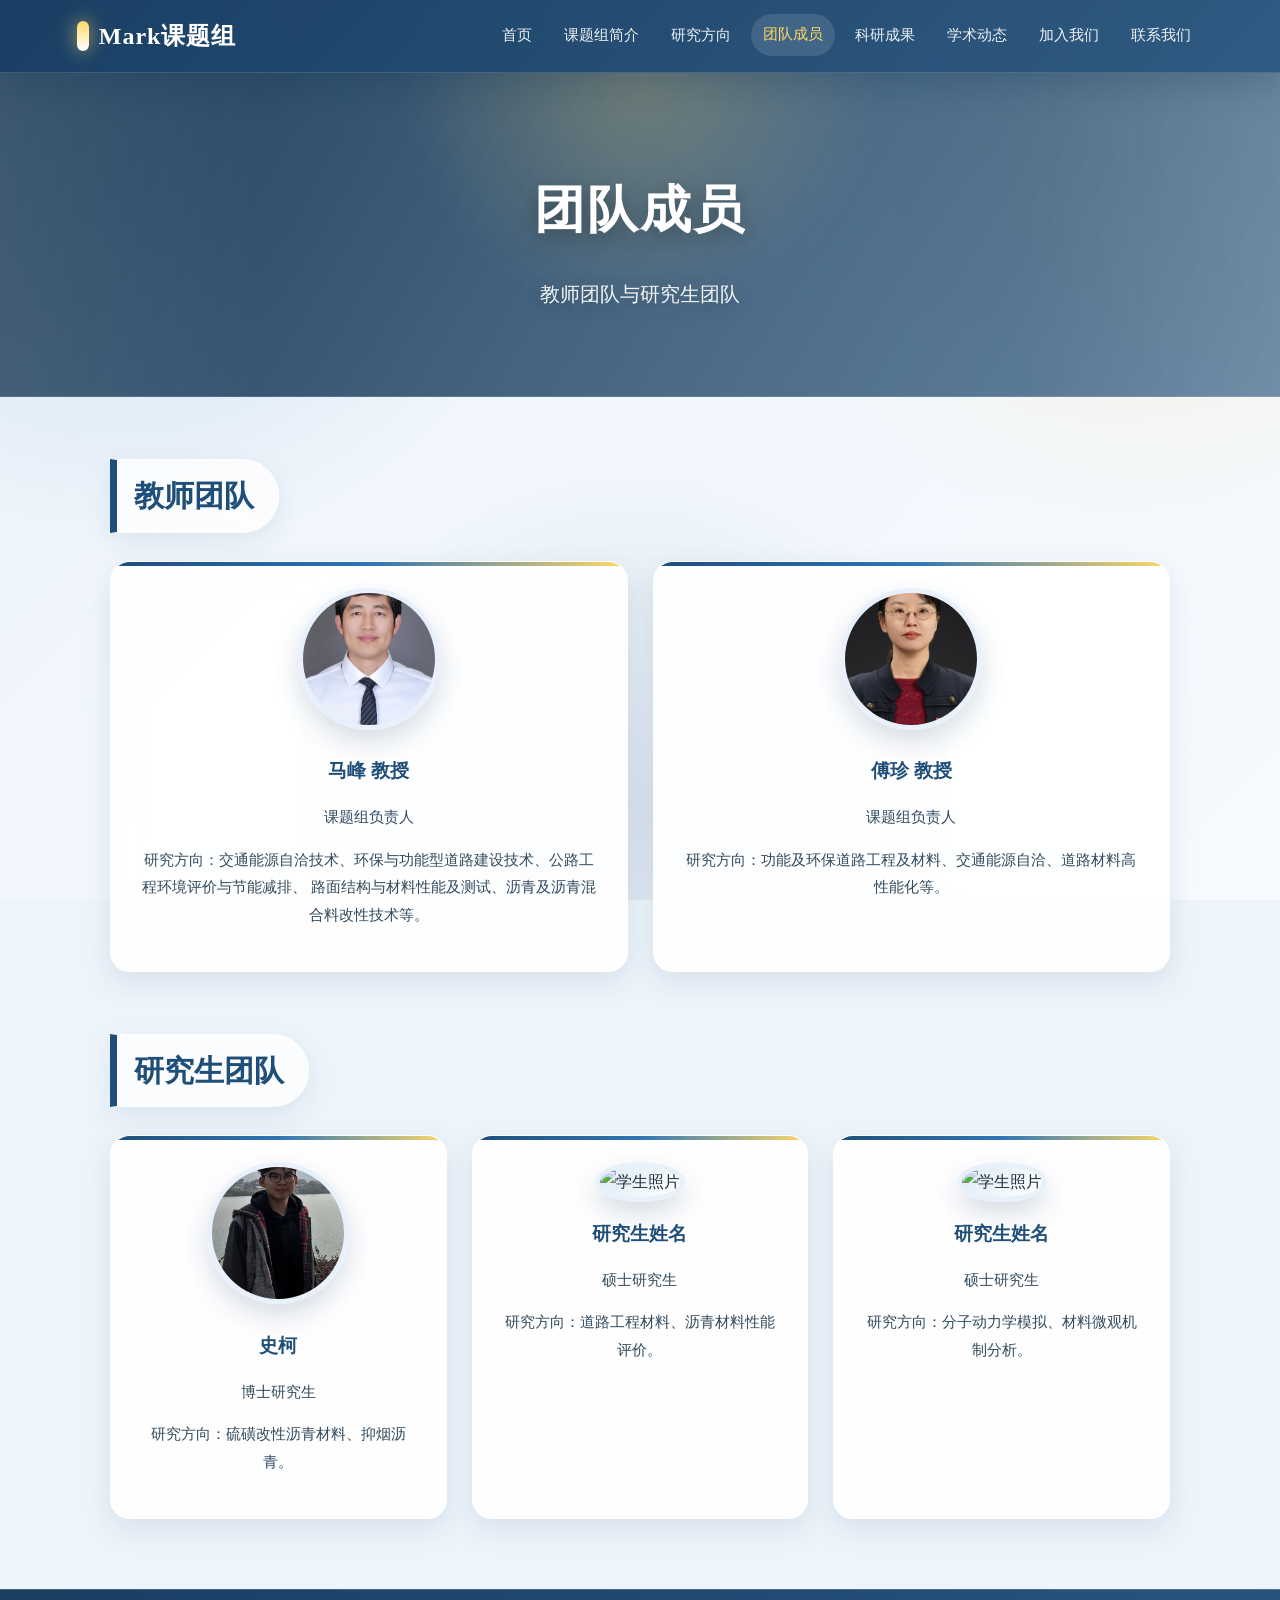
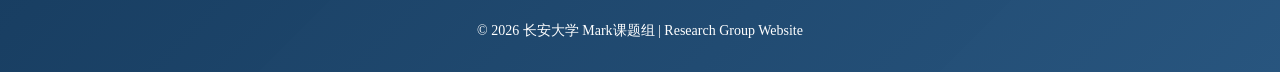
==== members.html @ 1a4b55d8 "Add files via upload" ====
<!DOCTYPE html>
<html lang="zh-CN">
<head>
    <meta charset="UTF-8">
    <meta name="viewport" content="width=device-width, initial-scale=1.0">
    <title>团队成员 - Mark课题组</title>
    <link rel="stylesheet" href="CSS/style.css">
</head>

<body class="members-page">

<div class="navbar">
    <div class="logo">Mark课题组</div>
    <ul>
        <li><a href="index.html">首页</a></li>
        <li><a href="about.html">课题组简介</a></li>
        <li><a href="research.html">研究方向</a></li>
        <li><a class="active" href="members.html">团队成员</a></li>
        <li><a href="publications.html">科研成果</a></li>
        <li><a href="news.html">学术动态</a></li>
        <li><a href="join.html">加入我们</a></li>
        <li><a href="contact.html">联系我们</a></li>
    </ul>
</div>

<div class="page-header">
    <h1>团队成员</h1>
    <p>教师团队与研究生团队</p>
</div>

<div class="section">
    <h2>教师团队</h2>

    <div class="cards">
        <div class="card member">
            <img src="images/mafeng.jpg" alt="马峰教授照片">
            <h3>马峰 教授</h3>
            <p>课题组负责人</p>
            <p>
                研究方向：交通能源自洽技术、环保与功能型道路建设技术、公路工程环境评价与节能减排、
                路面结构与材料性能及测试、沥青及沥青混合料改性技术等。
            </p>
        </div>

        <div class="card member">
            <img src="images/fuzheng.jpg" alt="傅珍教授照片">
            <h3>傅珍 教授</h3>
            <p>课题组负责人</p>
            <p>
                研究方向：功能及环保道路工程及材料、交通能源自洽、道路材料高性能化等。
            </p>
        </div>
    </div>
</div>

<div class="section">
    <h2>研究生团队</h2>

    <div class="cards">
        <div class="card member">
            <img src="images/shike.jpeg" alt="史柯照片">
            <h3>史柯</h3>
            <p>博士研究生</p>
            <p>研究方向：硫磺改性沥青材料、抑烟沥青。</p>
        </div>

        <div class="card member">
            <img src="https://via.placeholder.com/135" alt="学生照片">
            <h3>研究生姓名</h3>
            <p>硕士研究生</p>
            <p>研究方向：道路工程材料、沥青材料性能评价。</p>
        </div>

        <div class="card member">
            <img src="https://via.placeholder.com/135" alt="学生照片">
            <h3>研究生姓名</h3>
            <p>硕士研究生</p>
            <p>研究方向：分子动力学模拟、材料微观机制分析。</p>
        </div>
    </div>
</div>

<div class="footer">
    © 2026 长安大学 Mark课题组 | Research Group Website
</div>

</body>
</html>
---- CSS/style.css ----
:root {
    --primary: #1f4e79;
    --primary-dark: #12385d;
    --primary-light: #2f75b5;
    --accent: #ffd966;
    --text: #1f2d3a;
    --muted: #5d6d7e;
    --card-bg: rgba(255, 255, 255, 0.9);
    --card-border: rgba(255, 255, 255, 0.75);
    --shadow: 0 18px 45px rgba(18, 56, 93, 0.16);
    --soft-shadow: 0 10px 28px rgba(18, 56, 93, 0.1);
    --radius: 20px;

    --header-image: url("https://images.unsplash.com/photo-1543029273-40b2069bbad8?auto=format&fit=crop&w=1920&q=80");
    --body-image: url("https://images.unsplash.com/photo-1500534314209-a25ddb2bd429?auto=format&fit=crop&w=1920&q=80");
}

* {
    box-sizing: border-box;
}

html {
    scroll-behavior: smooth;
}

body {
    margin: 0;
    min-height: 100vh;
    font-family: "Microsoft YaHei", "PingFang SC", "Hiragino Sans GB", "SimSun", serif;
    line-height: 1.85;
    color: var(--text);
    background-color: #edf4fb;
    background-image:
        linear-gradient(135deg, rgba(237, 244, 251, 0.94), rgba(248, 251, 255, 0.88)),
        var(--body-image);
    background-size: cover;
    background-position: center;
    background-attachment: fixed;
}

body::before {
    content: "";
    position: fixed;
    inset: 0;
    z-index: -1;
    pointer-events: none;
    background:
        radial-gradient(circle at 10% 12%, rgba(47, 117, 181, 0.18), transparent 32%),
        radial-gradient(circle at 90% 18%, rgba(255, 217, 102, 0.2), transparent 28%),
        radial-gradient(circle at 50% 90%, rgba(31, 78, 121, 0.12), transparent 34%);
}

body.home-page {
    --header-image: url("https://images.unsplash.com/photo-1532094349884-543bc11b234d?auto=format&fit=crop&w=1920&q=80");
    --body-image: url("https://images.unsplash.com/photo-1543029273-40b2069bbad8?auto=format&fit=crop&w=1920&q=80");
}

body.about-page {
    --header-image: url("https://images.unsplash.com/photo-1497366754035-f200968a6e72?auto=format&fit=crop&w=1920&q=80");
    --body-image: url("https://images.unsplash.com/photo-1486406146926-c627a92ad1ab?auto=format&fit=crop&w=1920&q=80");
}

body.research-page {
    --header-image: url("https://images.unsplash.com/photo-1532094349884-543bc11b234d?auto=format&fit=crop&w=1920&q=80");
    --body-image: url("https://images.unsplash.com/photo-1543029273-40b2069bbad8?auto=format&fit=crop&w=1920&q=80");
}

body.members-page {
    --header-image: url("https://images.unsplash.com/photo-1522202176988-66273c2fd55f?auto=format&fit=crop&w=1920&q=80");
    --body-image: url("https://images.unsplash.com/photo-1497366216548-37526070297c?auto=format&fit=crop&w=1920&q=80");
}

body.publications-page {
    --header-image: url("https://images.unsplash.com/photo-1450101499163-c8848c66ca85?auto=format&fit=crop&w=1920&q=80");
    --body-image: url("https://images.unsplash.com/photo-1516321318423-f06f85e504b3?auto=format&fit=crop&w=1920&q=80");
}

body.news-page {
    --header-image: url("https://images.unsplash.com/photo-1504711434969-e33886168f5c?auto=format&fit=crop&w=1920&q=80");
    --body-image: url("https://images.unsplash.com/photo-1497366811353-6870744d04b2?auto=format&fit=crop&w=1920&q=80");
}

body.join-page {
    --header-image: url("https://images.unsplash.com/photo-1556761175-b413da4baf72?auto=format&fit=crop&w=1920&q=80");
    --body-image: url("https://images.unsplash.com/photo-1522202176988-66273c2fd55f?auto=format&fit=crop&w=1920&q=80");
}

body.contact-page {
    --header-image: url("https://images.unsplash.com/photo-1486406146926-c627a92ad1ab?auto=format&fit=crop&w=1920&q=80");
    --body-image: url("https://images.unsplash.com/photo-1494526585095-c41746248156?auto=format&fit=crop&w=1920&q=80");
}

a {
    color: inherit;
    text-decoration: none;
}

p {
    font-size: 17px;
    text-align: justify;
    color: #263847;
}

img {
    max-width: 100%;
}

.navbar {
    position: sticky;
    top: 0;
    z-index: 1000;
    padding: 14px 6vw;
    display: flex;
    align-items: center;
    justify-content: space-between;
    gap: 24px;
    color: white;
    background: linear-gradient(135deg, rgba(18, 56, 93, 0.96), rgba(31, 78, 121, 0.93));
    backdrop-filter: blur(16px);
    box-shadow: 0 12px 32px rgba(13, 45, 74, 0.22);
    border-bottom: 1px solid rgba(255, 255, 255, 0.15);
}

.logo {
    display: flex;
    align-items: center;
    gap: 10px;
    white-space: nowrap;
    font-size: 24px;
    font-weight: 800;
    letter-spacing: 1px;
}

.logo::before {
    content: "";
    width: 12px;
    height: 30px;
    border-radius: 999px;
    background: linear-gradient(180deg, var(--accent), white);
    box-shadow: 0 0 18px rgba(255, 217, 102, 0.65);
}

.navbar ul {
    list-style: none;
    display: flex;
    flex-wrap: wrap;
    justify-content: flex-end;
    gap: 8px;
    margin: 0;
    padding: 0;
}

.navbar li {
    font-size: 15px;
}

.navbar a {
    display: inline-block;
    padding: 7px 12px;
    border-radius: 999px;
    color: rgba(255, 255, 255, 0.92);
    transition: 0.25s ease;
}

.navbar a:hover,
.navbar a.active {
    color: var(--accent);
    background: rgba(255, 255, 255, 0.12);
    transform: translateY(-1px);
}

.hero,
.page-header,
.join-hero {
    position: relative;
    overflow: hidden;
    isolation: isolate;
    color: white;
    text-align: center;
    background-image:
        linear-gradient(120deg, rgba(13, 45, 74, 0.88), rgba(31, 78, 121, 0.68)),
        var(--header-image);
    background-size: cover;
    background-position: center;
}

.hero::after,
.page-header::after,
.join-hero::after {
    content: "";
    position: absolute;
    inset: 0;
    z-index: -1;
    background:
        linear-gradient(90deg, rgba(255, 255, 255, 0.1), transparent 20%, transparent 80%, rgba(255, 255, 255, 0.08)),
        radial-gradient(circle at 50% 0%, rgba(255, 217, 102, 0.23), transparent 34%);
}

.hero {
    padding: 150px 22px 135px;
}

.page-header {
    padding: 90px 20px 84px;
}

.join-hero {
    padding: 115px 25px 102px;
}

.hero h1,
.page-header h1,
.join-hero h1 {
    margin: 0 0 18px;
    font-weight: 800;
    letter-spacing: 2px;
    text-shadow: 0 7px 24px rgba(0, 0, 0, 0.34);
}

.hero h1 {
    font-size: clamp(38px, 5vw, 60px);
}

.page-header h1,
.join-hero h1 {
    font-size: clamp(34px, 4vw, 52px);
}

.hero p,
.page-header p,
.join-hero p {
    max-width: 900px;
    margin: 0 auto;
    color: rgba(255, 255, 255, 0.93);
    text-align: center;
    text-shadow: 0 4px 18px rgba(0, 0, 0, 0.25);
}

.hero p {
    font-size: clamp(19px, 2.2vw, 24px);
}

.page-header p,
.join-hero p {
    font-size: 20px;
}

.section {
    max-width: 1120px;
    margin: 62px auto;
    padding: 0 30px;
}

.section h2 {
    width: fit-content;
    max-width: 100%;
    margin: 0 0 28px;
    padding: 8px 24px 8px 17px;
    color: var(--primary);
    font-size: 30px;
    border-left: 7px solid var(--primary);
    border-radius: 0 999px 999px 0;
    background: rgba(255, 255, 255, 0.74);
    border-top: 1px solid rgba(255, 255, 255, 0.7);
    border-right: 1px solid rgba(255, 255, 255, 0.7);
    border-bottom: 1px solid rgba(255, 255, 255, 0.7);
    box-shadow: 0 10px 28px rgba(17, 56, 93, 0.08);
    backdrop-filter: blur(12px);
}

.section > p {
    margin: 0 0 14px;
    padding: 18px 22px;
    background: var(--card-bg);
    border-radius: 16px;
    border: 1px solid var(--card-border);
    box-shadow: var(--soft-shadow);
    backdrop-filter: blur(12px);
}

.cards,
.platform-grid {
    display: grid;
    grid-template-columns: repeat(auto-fit, minmax(260px, 1fr));
    gap: 25px;
}

.project-list,
.news-list-inner,
.growth-timeline {
    display: grid;
    gap: 22px;
}

.card,
.join-card,
.platform-card,
.project-item,
.publication-list,
.news-list,
.contact,
.join-intro,
.question-box,
.timeline-item {
    background: var(--card-bg);
    border: 1px solid var(--card-border);
    border-radius: var(--radius);
    box-shadow: var(--soft-shadow);
    backdrop-filter: blur(14px);
}

.card,
.join-card,
.platform-card,
.project-item,
.question-box,
.timeline-item {
    position: relative;
    overflow: hidden;
    padding: 26px;
    transition: 0.3s ease;
}

.card::before,
.join-card::before,
.platform-card::before,
.project-item::before,
.question-box::before {
    content: "";
    position: absolute;
    inset: 0 0 auto 0;
    height: 4px;
    background: linear-gradient(90deg, var(--primary), var(--primary-light), var(--accent));
}

.card:hover,
.join-card:hover,
.project-item:hover,
.platform-card:hover,
.question-box:hover,
.timeline-item:hover {
    transform: translateY(-6px);
    box-shadow: var(--shadow);
    border-color: rgba(47, 117, 181, 0.28);
}

.card h3,
.join-card h3,
.platform-card h3,
.project-item h3,
.question-box h3,
.timeline-item h3 {
    margin-top: 0;
    margin-bottom: 12px;
    color: var(--primary);
}

.card a {
    display: inline-flex;
    align-items: center;
    gap: 6px;
    color: var(--primary);
    font-weight: 700;
    padding: 4px 0;
    border-bottom: 1px solid rgba(31, 78, 121, 0.32);
}

.card a:hover {
    color: var(--primary-light);
    border-bottom-color: var(--primary-light);
}

.member {
    text-align: center;
}

.member img {
    width: 142px;
    height: 142px;
    object-fit: cover;
    margin-bottom: 15px;
    border-radius: 50%;
    background: linear-gradient(135deg, #dceaf6, white);
    border: 5px solid rgba(232, 241, 251, 0.95);
    box-shadow: 0 12px 26px rgba(17, 56, 93, 0.16);
}

.member p {
    text-align: center;
    font-size: 15px;
    color: #314a5e;
}

.tag {
    display: inline-block;
    margin: 4px 6px 4px 0;
    padding: 5px 12px;
    color: var(--primary);
    background: rgba(232, 241, 251, 0.88);
    border: 1px solid rgba(47, 117, 181, 0.18);
    border-radius: 999px;
    font-size: 14px;
}

.publication-list {
    padding: 28px 38px;
    font-family: "Times New Roman", "Microsoft YaHei", "SimSun", serif;
}

.publication-list li {
    margin-bottom: 18px;
    font-size: 16px;
    line-height: 1.9;
    text-align: justify;
}

.publication-list li::marker {
    color: var(--primary);
    font-weight: 700;
}

.news-list {
    padding: 27px 36px;
}

.news-item {
    padding: 18px 0;
    border-bottom: 1px solid rgba(31, 78, 121, 0.12);
}

.news-item:last-child {
    border-bottom: none;
}

.news-date {
    display: inline-block;
    margin-bottom: 6px;
    padding: 3px 12px;
    color: var(--primary-dark);
    background: rgba(255, 217, 102, 0.35);
    border-radius: 999px;
    font-weight: 800;
    font-size: 17px;
}

.recruit-box,
.apply-box {
    position: relative;
    overflow: hidden;
    padding: 38px;
    color: white;
    border-radius: 22px;
    background-image:
        linear-gradient(135deg, rgba(17, 56, 93, 0.94), rgba(47, 117, 181, 0.84)),
        var(--header-image);
    background-size: cover;
    background-position: center;
    box-shadow: 0 20px 48px rgba(17, 56, 93, 0.22);
    border: 1px solid rgba(255, 255, 255, 0.2);
}

.recruit-box::after,
.apply-box::after {
    content: "";
    position: absolute;
    right: -40px;
    bottom: -65px;
    width: 220px;
    height: 220px;
    border-radius: 50%;
    background: rgba(255, 217, 102, 0.22);
}

.recruit-box h3,
.apply-box h3 {
    position: relative;
    margin-top: 0;
    font-size: 25px;
}

.recruit-box p,
.apply-box p,
.recruit-box li,
.apply-box li {
    position: relative;
    color: rgba(255, 255, 255, 0.94);
}

.join-intro,
.contact {
    padding: 33px;
}

.highlight-number {
    color: var(--primary);
    font-size: 36px;
    font-weight: 800;
}

.cta-btn {
    display: inline-block;
    position: relative;
    z-index: 1;
    margin-top: 10px;
    padding: 13px 30px;
    color: var(--primary-dark);
    background: linear-gradient(135deg, var(--accent), #fff2a8);
    border-radius: 999px;
    font-weight: 800;
    font-size: 17px;
    box-shadow: 0 12px 24px rgba(0, 0, 0, 0.18);
    transition: 0.3s ease;
}

.cta-btn:hover {
    background: white;
    transform: translateY(-3px);
    box-shadow: 0 18px 34px rgba(0, 0, 0, 0.22);
}

.timeline-item::before {
    content: "";
    position: absolute;
    inset: 0 auto 0 0;
    width: 6px;
    background: linear-gradient(180deg, var(--primary), var(--primary-light), var(--accent));
}

.join-card ul,
.platform-card ul,
.recruit-box ul,
.apply-box ul {
    padding-left: 20px;
}

.join-card li,
.platform-card li,
.recruit-box li,
.apply-box li {
    margin-bottom: 8px;
}

.join-slogan {
    margin-top: 35px;
    color: var(--primary);
    text-align: center;
    font-size: 25px;
    font-weight: 800;
}

.footer {
    margin-top: 70px;
    padding: 28px 20px;
    color: white;
    text-align: center;
    font-size: 14px;
    background:
        linear-gradient(135deg, rgba(17, 56, 93, 0.97), rgba(31, 78, 121, 0.96)),
        var(--header-image);
    background-size: cover;
    background-position: center;
    border-top: 1px solid rgba(255, 255, 255, 0.18);
}

@media (max-width: 900px) {
    .navbar {
        flex-direction: column;
        padding: 14px 18px;
        gap: 10px;
    }

    .navbar ul {
        justify-content: center;
        gap: 6px;
    }

    .navbar a {
        padding: 6px 9px;
        font-size: 14px;
    }

    .hero {
        padding: 105px 20px 95px;
    }

    .page-header,
    .join-hero {
        padding: 78px 20px 70px;
    }

    .section {
        margin: 44px auto;
        padding: 0 18px;
    }

    .section h2 {
        font-size: 25px;
        border-radius: 0 22px 22px 0;
    }

    .publication-list,
    .news-list,
    .contact,
    .join-intro,
    .recruit-box,
    .apply-box {
        padding: 24px;
    }

    p {
        font-size: 16px;
    }
}

@media (max-width: 560px) {
    body {
        background-attachment: scroll;
    }

    .logo {
        font-size: 22px;
    }

    .cards,
    .platform-grid {
        grid-template-columns: 1fr;
    }

    .member img {
        width: 126px;
        height: 126px;
    }

    .publication-list {
        padding-left: 28px;
    }
}
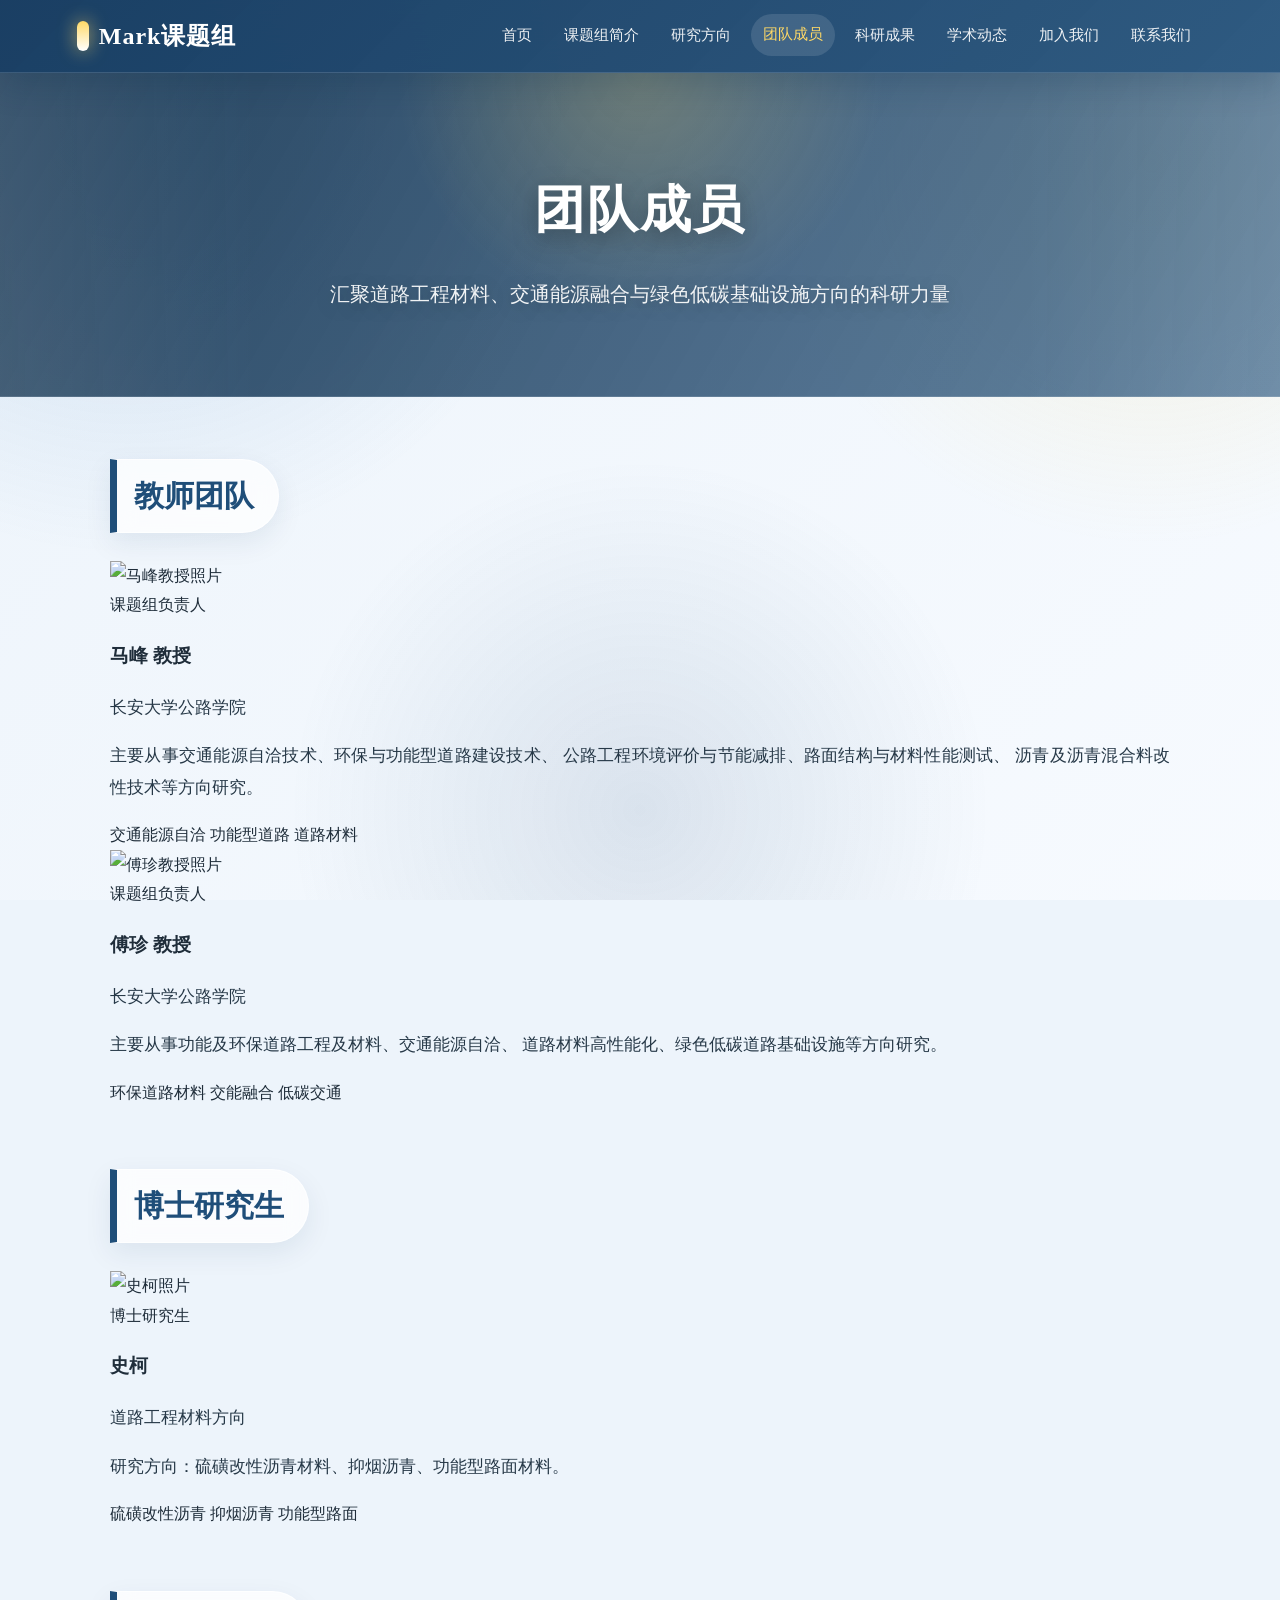
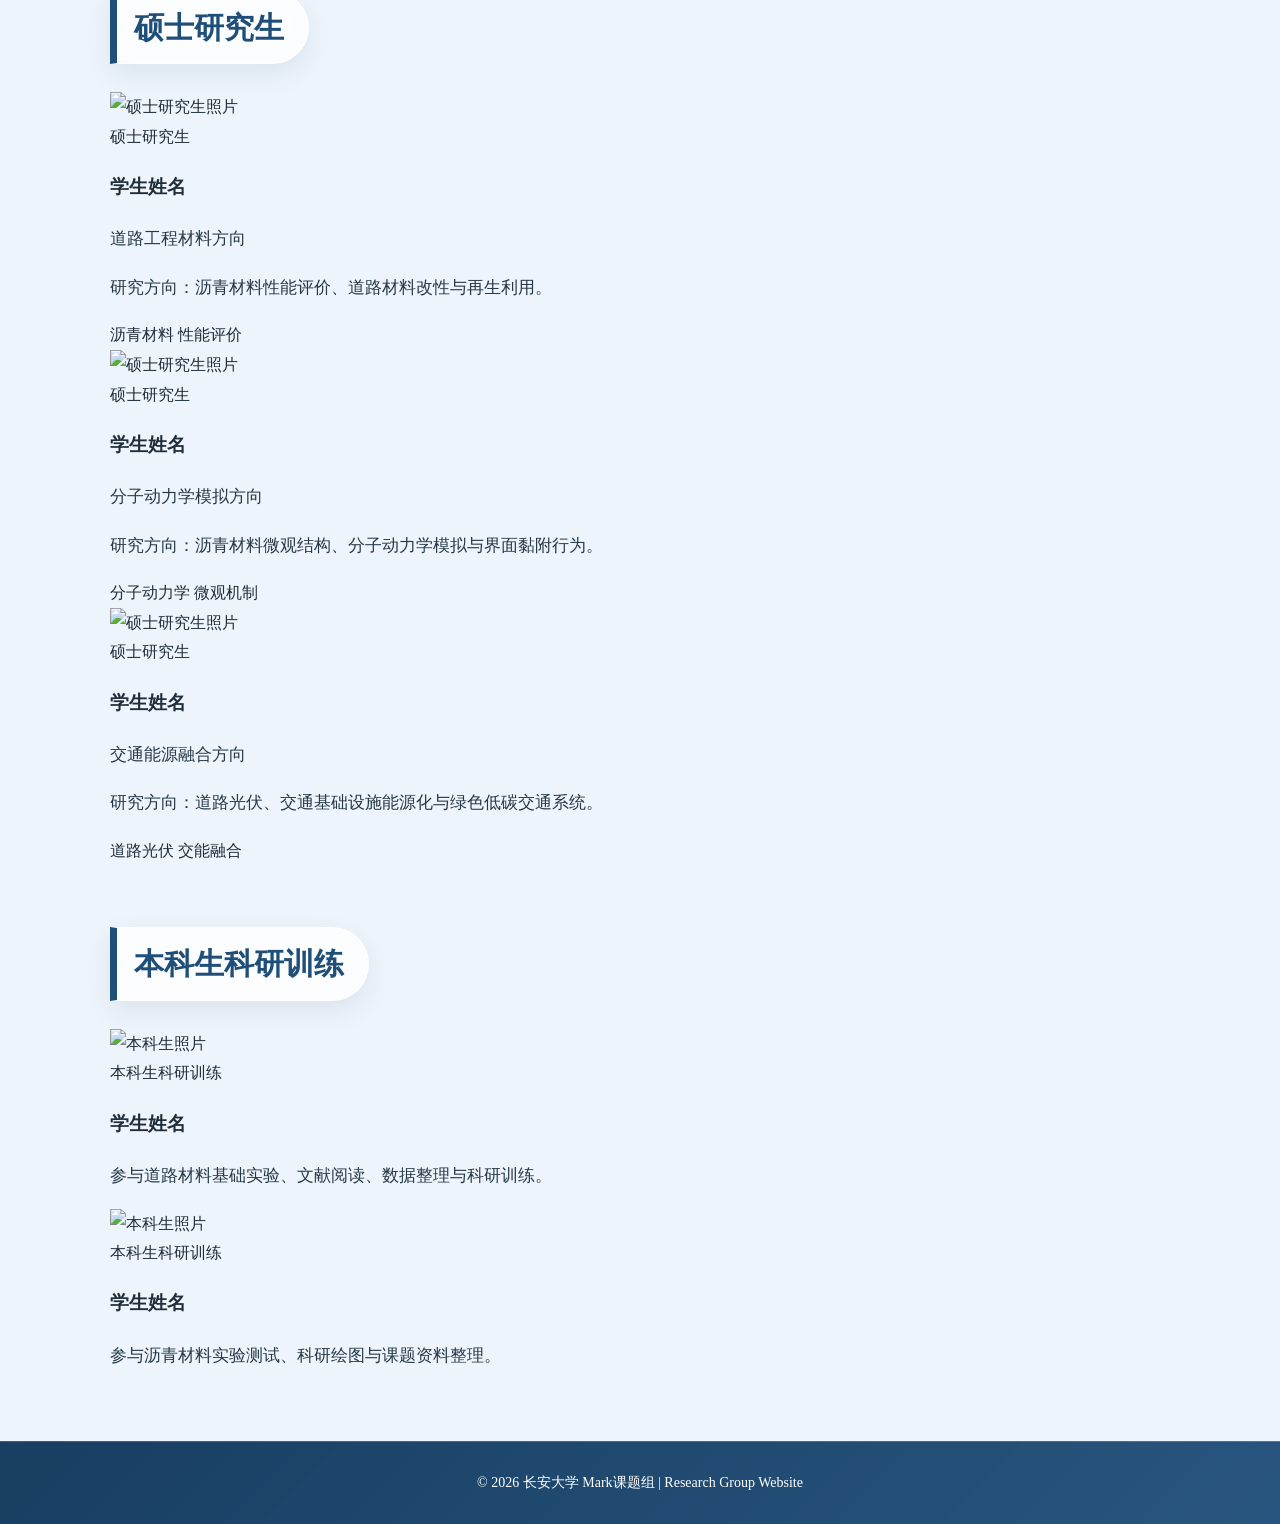
==== commit 67362431: "Revise members.html for improved layout and content Updated the members.html file to enhance the lay" ====
--- a/members.html
+++ b/members.html
@@ -23,62 +23,202 @@
     </ul>
 </div>
 
-<div class="page-header">
+<section class="page-header">
     <h1>团队成员</h1>
-    <p>教师团队与研究生团队</p>
-</div>
-
-<div class="section">
+    <p>汇聚道路工程材料、交通能源融合与绿色低碳基础设施方向的科研力量</p>
+</section>
+
+<section class="section">
     <h2>教师团队</h2>
 
-    <div class="cards">
-        <div class="card member">
-            <img src="images/mafeng.jpg" alt="马峰教授照片">
-            <h3>马峰 教授</h3>
-            <p>课题组负责人</p>
-            <p>
-                研究方向：交通能源自洽技术、环保与功能型道路建设技术、公路工程环境评价与节能减排、
-                路面结构与材料性能及测试、沥青及沥青混合料改性技术等。
-            </p>
-        </div>
-
-        <div class="card member">
-            <img src="images/fuzheng.jpg" alt="傅珍教授照片">
-            <h3>傅珍 教授</h3>
-            <p>课题组负责人</p>
-            <p>
-                研究方向：功能及环保道路工程及材料、交通能源自洽、道路材料高性能化等。
-            </p>
-        </div>
-    </div>
-</div>
-
-<div class="section">
-    <h2>研究生团队</h2>
-
-    <div class="cards">
-        <div class="card member">
-            <img src="images/shike.jpeg" alt="史柯照片">
-            <h3>史柯</h3>
-            <p>博士研究生</p>
-            <p>研究方向：硫磺改性沥青材料、抑烟沥青。</p>
-        </div>
-
-        <div class="card member">
-            <img src="https://via.placeholder.com/135" alt="学生照片">
-            <h3>研究生姓名</h3>
-            <p>硕士研究生</p>
-            <p>研究方向：道路工程材料、沥青材料性能评价。</p>
-        </div>
-
-        <div class="card member">
-            <img src="https://via.placeholder.com/135" alt="学生照片">
-            <h3>研究生姓名</h3>
-            <p>硕士研究生</p>
-            <p>研究方向：分子动力学模拟、材料微观机制分析。</p>
-        </div>
-    </div>
-</div>
+    <div class="member-grid teacher-grid">
+
+        <article class="member-card teacher-card">
+            <div class="member-photo-wrap">
+                <img src="images/members/mafeng.jpg" alt="马峰教授照片" class="member-photo">
+            </div>
+
+            <div class="member-info">
+                <span class="member-role">课题组负责人</span>
+                <h3>马峰 教授</h3>
+                <p class="member-title">长安大学公路学院</p>
+
+                <p>
+                    主要从事交通能源自洽技术、环保与功能型道路建设技术、
+                    公路工程环境评价与节能减排、路面结构与材料性能测试、
+                    沥青及沥青混合料改性技术等方向研究。
+                </p>
+
+                <div class="member-tags">
+                    <span>交通能源自洽</span>
+                    <span>功能型道路</span>
+                    <span>道路材料</span>
+                </div>
+            </div>
+        </article>
+
+        <article class="member-card teacher-card">
+            <div class="member-photo-wrap">
+                <img src="images/members/fuzheng.jpg" alt="傅珍教授照片" class="member-photo">
+            </div>
+
+            <div class="member-info">
+                <span class="member-role">课题组负责人</span>
+                <h3>傅珍 教授</h3>
+                <p class="member-title">长安大学公路学院</p>
+
+                <p>
+                    主要从事功能及环保道路工程及材料、交通能源自洽、
+                    道路材料高性能化、绿色低碳道路基础设施等方向研究。
+                </p>
+
+                <div class="member-tags">
+                    <span>环保道路材料</span>
+                    <span>交能融合</span>
+                    <span>低碳交通</span>
+                </div>
+            </div>
+        </article>
+
+    </div>
+</section>
+
+<section class="section">
+    <h2>博士研究生</h2>
+
+    <div class="member-grid">
+
+        <article class="member-card">
+            <div class="member-photo-wrap">
+                <img src="images/members/shike.jpeg" alt="史柯照片" class="member-photo">
+            </div>
+
+            <div class="member-info">
+                <span class="member-role">博士研究生</span>
+                <h3>史柯</h3>
+                <p class="member-title">道路工程材料方向</p>
+
+                <p>
+                    研究方向：硫磺改性沥青材料、抑烟沥青、功能型路面材料。
+                </p>
+
+                <div class="member-tags">
+                    <span>硫磺改性沥青</span>
+                    <span>抑烟沥青</span>
+                    <span>功能型路面</span>
+                </div>
+            </div>
+        </article>
+
+    </div>
+</section>
+
+<section class="section">
+    <h2>硕士研究生</h2>
+
+    <div class="member-grid">
+
+        <article class="member-card">
+            <div class="member-photo-wrap">
+                <img src="images/members/student-01.jpg" alt="硕士研究生照片" class="member-photo">
+            </div>
+
+            <div class="member-info">
+                <span class="member-role">硕士研究生</span>
+                <h3>学生姓名</h3>
+                <p class="member-title">道路工程材料方向</p>
+
+                <p>
+                    研究方向：沥青材料性能评价、道路材料改性与再生利用。
+                </p>
+
+                <div class="member-tags">
+                    <span>沥青材料</span>
+                    <span>性能评价</span>
+                </div>
+            </div>
+        </article>
+
+        <article class="member-card">
+            <div class="member-photo-wrap">
+                <img src="images/members/student-02.jpg" alt="硕士研究生照片" class="member-photo">
+            </div>
+
+            <div class="member-info">
+                <span class="member-role">硕士研究生</span>
+                <h3>学生姓名</h3>
+                <p class="member-title">分子动力学模拟方向</p>
+
+                <p>
+                    研究方向：沥青材料微观结构、分子动力学模拟与界面黏附行为。
+                </p>
+
+                <div class="member-tags">
+                    <span>分子动力学</span>
+                    <span>微观机制</span>
+                </div>
+            </div>
+        </article>
+
+        <article class="member-card">
+            <div class="member-photo-wrap">
+                <img src="images/members/student-03.jpg" alt="硕士研究生照片" class="member-photo">
+            </div>
+
+            <div class="member-info">
+                <span class="member-role">硕士研究生</span>
+                <h3>学生姓名</h3>
+                <p class="member-title">交通能源融合方向</p>
+
+                <p>
+                    研究方向：道路光伏、交通基础设施能源化与绿色低碳交通系统。
+                </p>
+
+                <div class="member-tags">
+                    <span>道路光伏</span>
+                    <span>交能融合</span>
+                </div>
+            </div>
+        </article>
+
+    </div>
+</section>
+
+<section class="section">
+    <h2>本科生科研训练</h2>
+
+    <div class="member-grid">
+
+        <article class="member-card small-member-card">
+            <div class="member-photo-wrap">
+                <img src="images/members/undergraduate-01.jpg" alt="本科生照片" class="member-photo">
+            </div>
+
+            <div class="member-info">
+                <span class="member-role">本科生科研训练</span>
+                <h3>学生姓名</h3>
+                <p>
+                    参与道路材料基础实验、文献阅读、数据整理与科研训练。
+                </p>
+            </div>
+        </article>
+
+        <article class="member-card small-member-card">
+            <div class="member-photo-wrap">
+                <img src="images/members/undergraduate-02.jpg" alt="本科生照片" class="member-photo">
+            </div>
+
+            <div class="member-info">
+                <span class="member-role">本科生科研训练</span>
+                <h3>学生姓名</h3>
+                <p>
+                    参与沥青材料实验测试、科研绘图与课题资料整理。
+                </p>
+            </div>
+        </article>
+
+    </div>
+</section>
 
 <div class="footer">
     © 2026 长安大学 Mark课题组 | Research Group Website
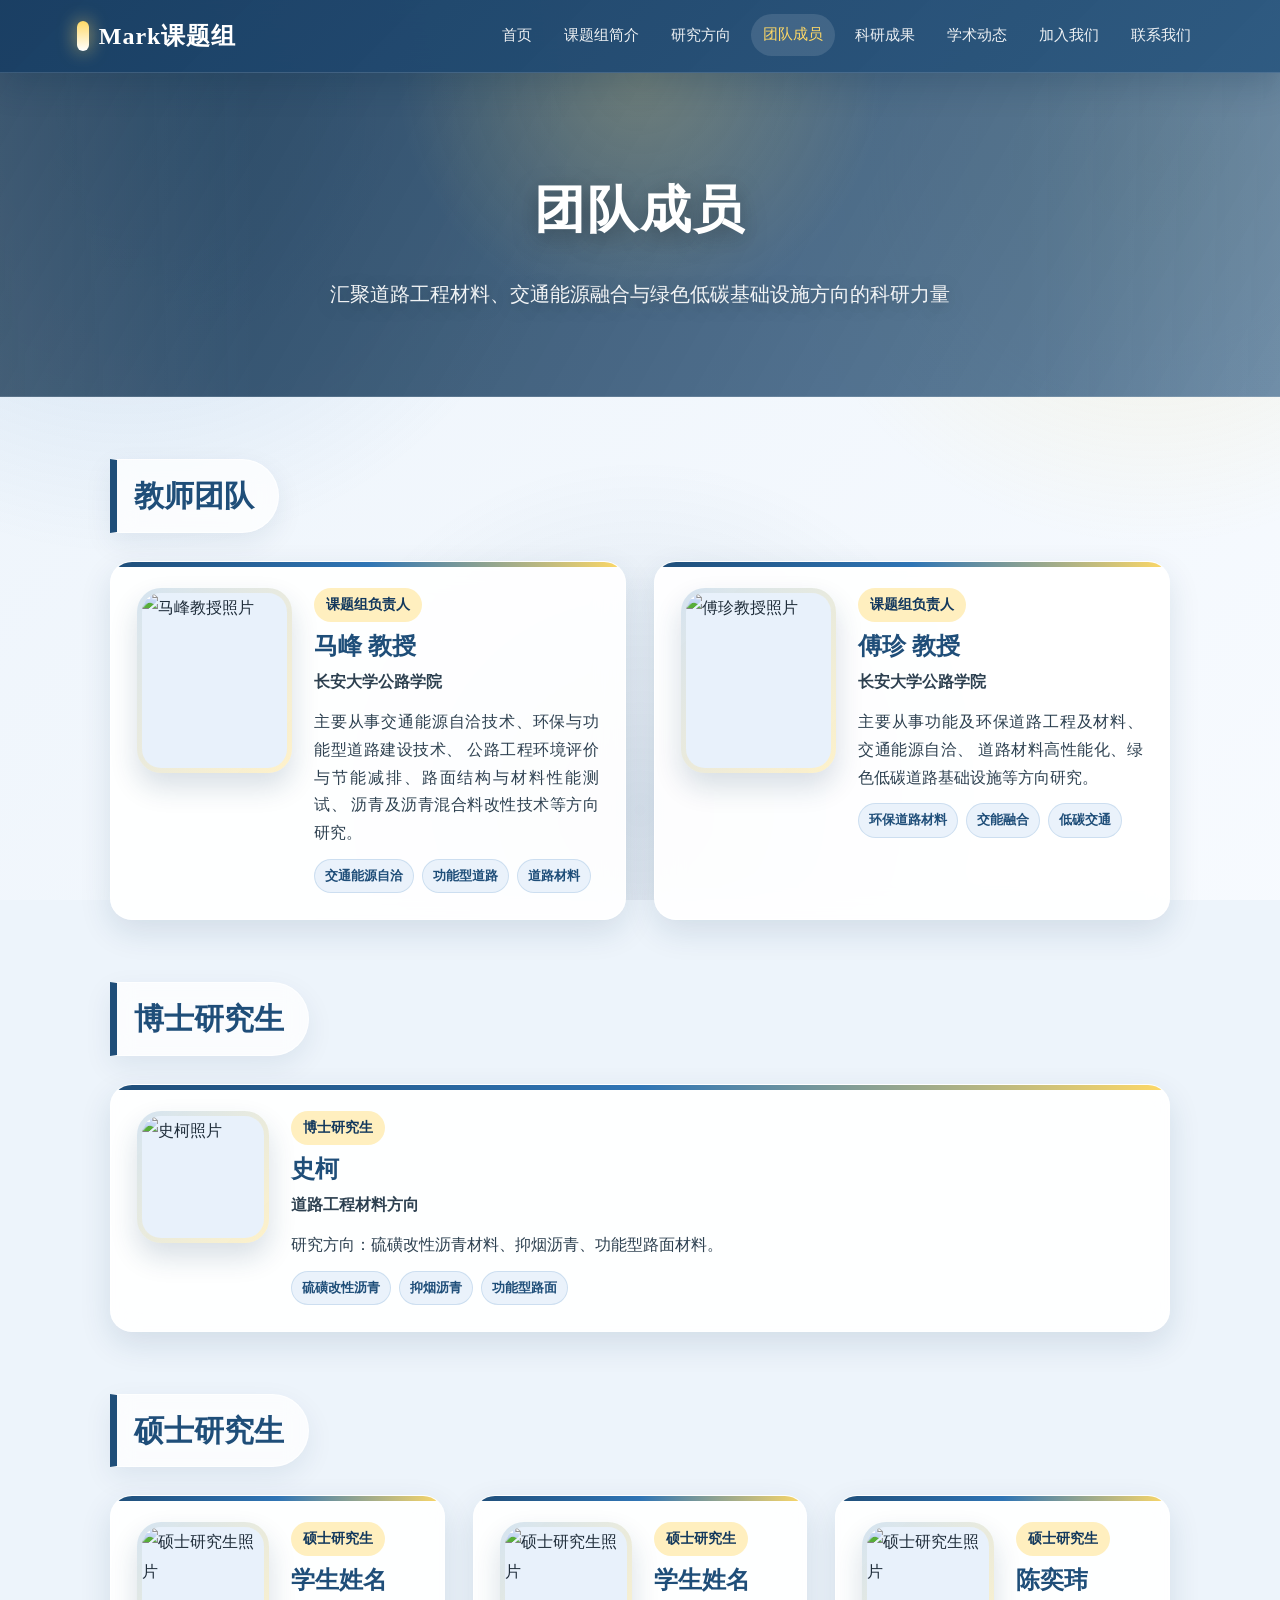
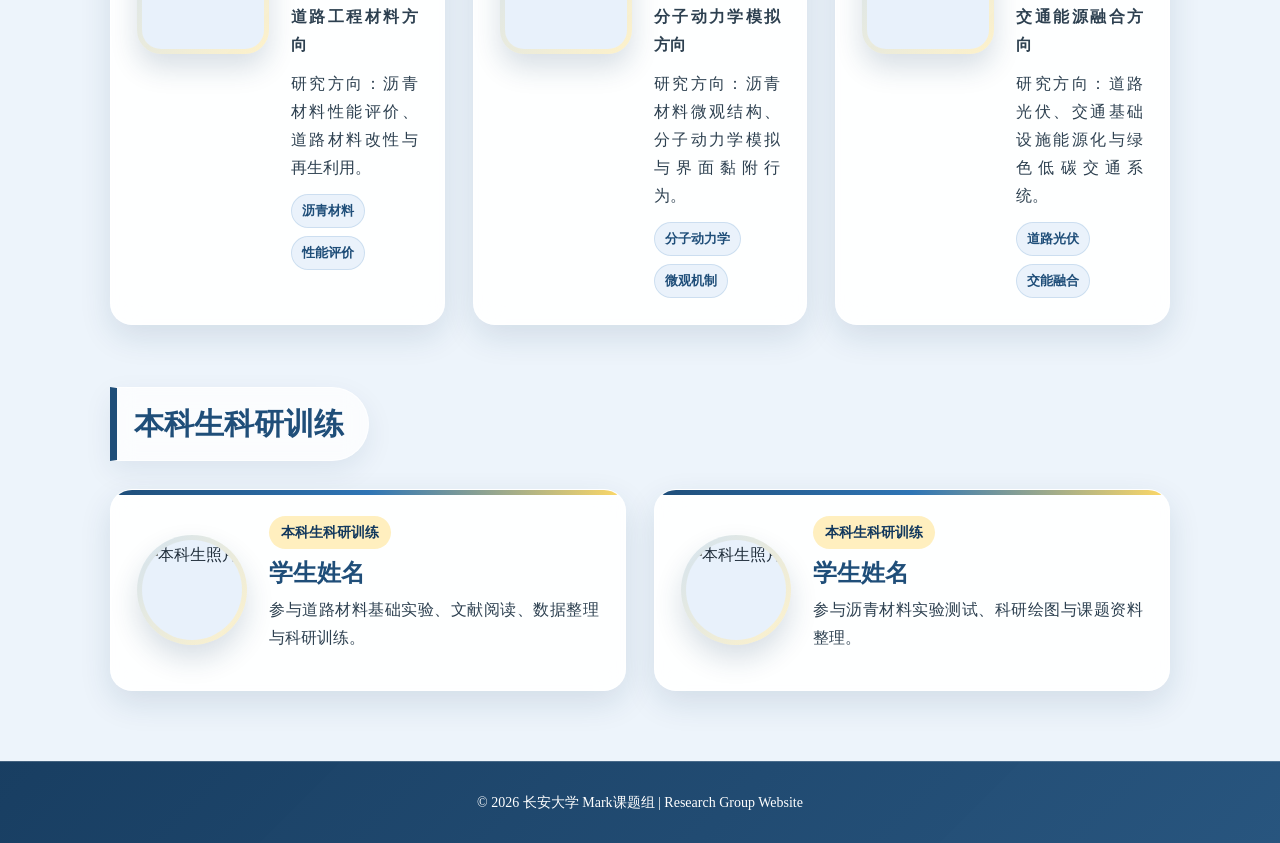
==== commit fc84a2fd: "Update members.html" ====
--- a/members.html
+++ b/members.html
@@ -162,12 +162,12 @@
 
         <article class="member-card">
             <div class="member-photo-wrap">
-                <img src="images/members/student-03.jpg" alt="硕士研究生照片" class="member-photo">
+                <img src="images/members/chenyiwei.jpg" alt="硕士研究生照片" class="member-photo">
             </div>
 
             <div class="member-info">
                 <span class="member-role">硕士研究生</span>
-                <h3>学生姓名</h3>
+                <h3>陈奕玮</h3>
                 <p class="member-title">交通能源融合方向</p>
 
                 <p>
--- a/CSS/style.css
+++ b/CSS/style.css
@@ -635,3 +635,196 @@
         padding-left: 28px;
     }
 }
+/* =========================
+   团队成员页面优化
+========================= */
+
+.member-grid {
+    display: grid;
+    grid-template-columns: repeat(auto-fit, minmax(280px, 1fr));
+    gap: 28px;
+}
+
+.teacher-grid {
+    grid-template-columns: repeat(auto-fit, minmax(420px, 1fr));
+}
+
+.member-card {
+    position: relative;
+    overflow: hidden;
+    display: flex;
+    gap: 22px;
+    align-items: flex-start;
+    padding: 26px;
+    border-radius: 22px;
+    background: rgba(255, 255, 255, 0.92);
+    border: 1px solid rgba(255, 255, 255, 0.78);
+    box-shadow: 0 12px 32px rgba(17, 56, 93, 0.12);
+    backdrop-filter: blur(14px);
+    transition: transform 0.28s ease, box-shadow 0.28s ease, border-color 0.28s ease;
+}
+
+.member-card::before {
+    content: "";
+    position: absolute;
+    inset: 0 0 auto 0;
+    height: 5px;
+    background: linear-gradient(90deg, var(--primary), var(--primary-light), var(--accent));
+}
+
+.member-card:hover {
+    transform: translateY(-7px);
+    box-shadow: 0 22px 52px rgba(17, 56, 93, 0.18);
+    border-color: rgba(47, 117, 181, 0.32);
+}
+
+.teacher-card {
+    min-height: 280px;
+}
+
+.member-photo-wrap {
+    flex: 0 0 132px;
+    width: 132px;
+    height: 132px;
+    padding: 5px;
+    border-radius: 24px;
+    background: linear-gradient(135deg, rgba(47, 117, 181, 0.2), rgba(255, 217, 102, 0.35));
+    box-shadow: 0 14px 28px rgba(17, 56, 93, 0.16);
+}
+
+.teacher-card .member-photo-wrap {
+    flex-basis: 155px;
+    width: 155px;
+    height: 185px;
+}
+
+.member-photo {
+    width: 100%;
+    height: 100%;
+    display: block;
+    object-fit: cover;
+    object-position: center;
+    border-radius: 19px;
+    background: #e8f1fb;
+}
+
+.member-info {
+    flex: 1;
+    min-width: 0;
+}
+
+.member-role {
+    display: inline-block;
+    margin-bottom: 8px;
+    padding: 4px 12px;
+    border-radius: 999px;
+    color: var(--primary-dark);
+    background: rgba(255, 217, 102, 0.42);
+    font-size: 14px;
+    font-weight: 700;
+}
+
+.member-info h3 {
+    margin: 0 0 6px;
+    color: var(--primary);
+    font-size: 24px;
+    line-height: 1.35;
+}
+
+.member-title {
+    margin: 0 0 12px;
+    color: var(--muted);
+    font-weight: 700;
+    text-align: left;
+}
+
+.member-info p {
+    margin: 0 0 12px;
+    font-size: 15.5px;
+    line-height: 1.8;
+    color: #2d4050;
+    text-align: justify;
+}
+
+.member-tags {
+    display: flex;
+    flex-wrap: wrap;
+    gap: 8px;
+    margin-top: 12px;
+}
+
+.member-tags span {
+    display: inline-block;
+    padding: 4px 10px;
+    border-radius: 999px;
+    color: var(--primary);
+    background: rgba(232, 241, 251, 0.9);
+    border: 1px solid rgba(47, 117, 181, 0.16);
+    font-size: 13px;
+    font-weight: 600;
+}
+
+.small-member-card {
+    align-items: center;
+}
+
+.small-member-card .member-photo-wrap {
+    flex-basis: 110px;
+    width: 110px;
+    height: 110px;
+    border-radius: 50%;
+}
+
+.small-member-card .member-photo {
+    border-radius: 50%;
+}
+
+@media (max-width: 900px) {
+    .teacher-grid {
+        grid-template-columns: 1fr;
+    }
+
+    .member-card {
+        flex-direction: column;
+        align-items: center;
+        text-align: center;
+    }
+
+    .teacher-card .member-photo-wrap {
+        width: 150px;
+        height: 180px;
+        flex-basis: auto;
+    }
+
+    .member-info h3,
+    .member-title,
+    .member-info p {
+        text-align: center;
+    }
+
+    .member-tags {
+        justify-content: center;
+    }
+}
+
+@media (max-width: 560px) {
+    .member-grid {
+        grid-template-columns: 1fr;
+    }
+
+    .member-card {
+        padding: 22px;
+    }
+
+    .member-photo-wrap {
+        width: 120px;
+        height: 120px;
+        flex-basis: auto;
+    }
+
+    .teacher-card .member-photo-wrap {
+        width: 140px;
+        height: 170px;
+    }
+}
+
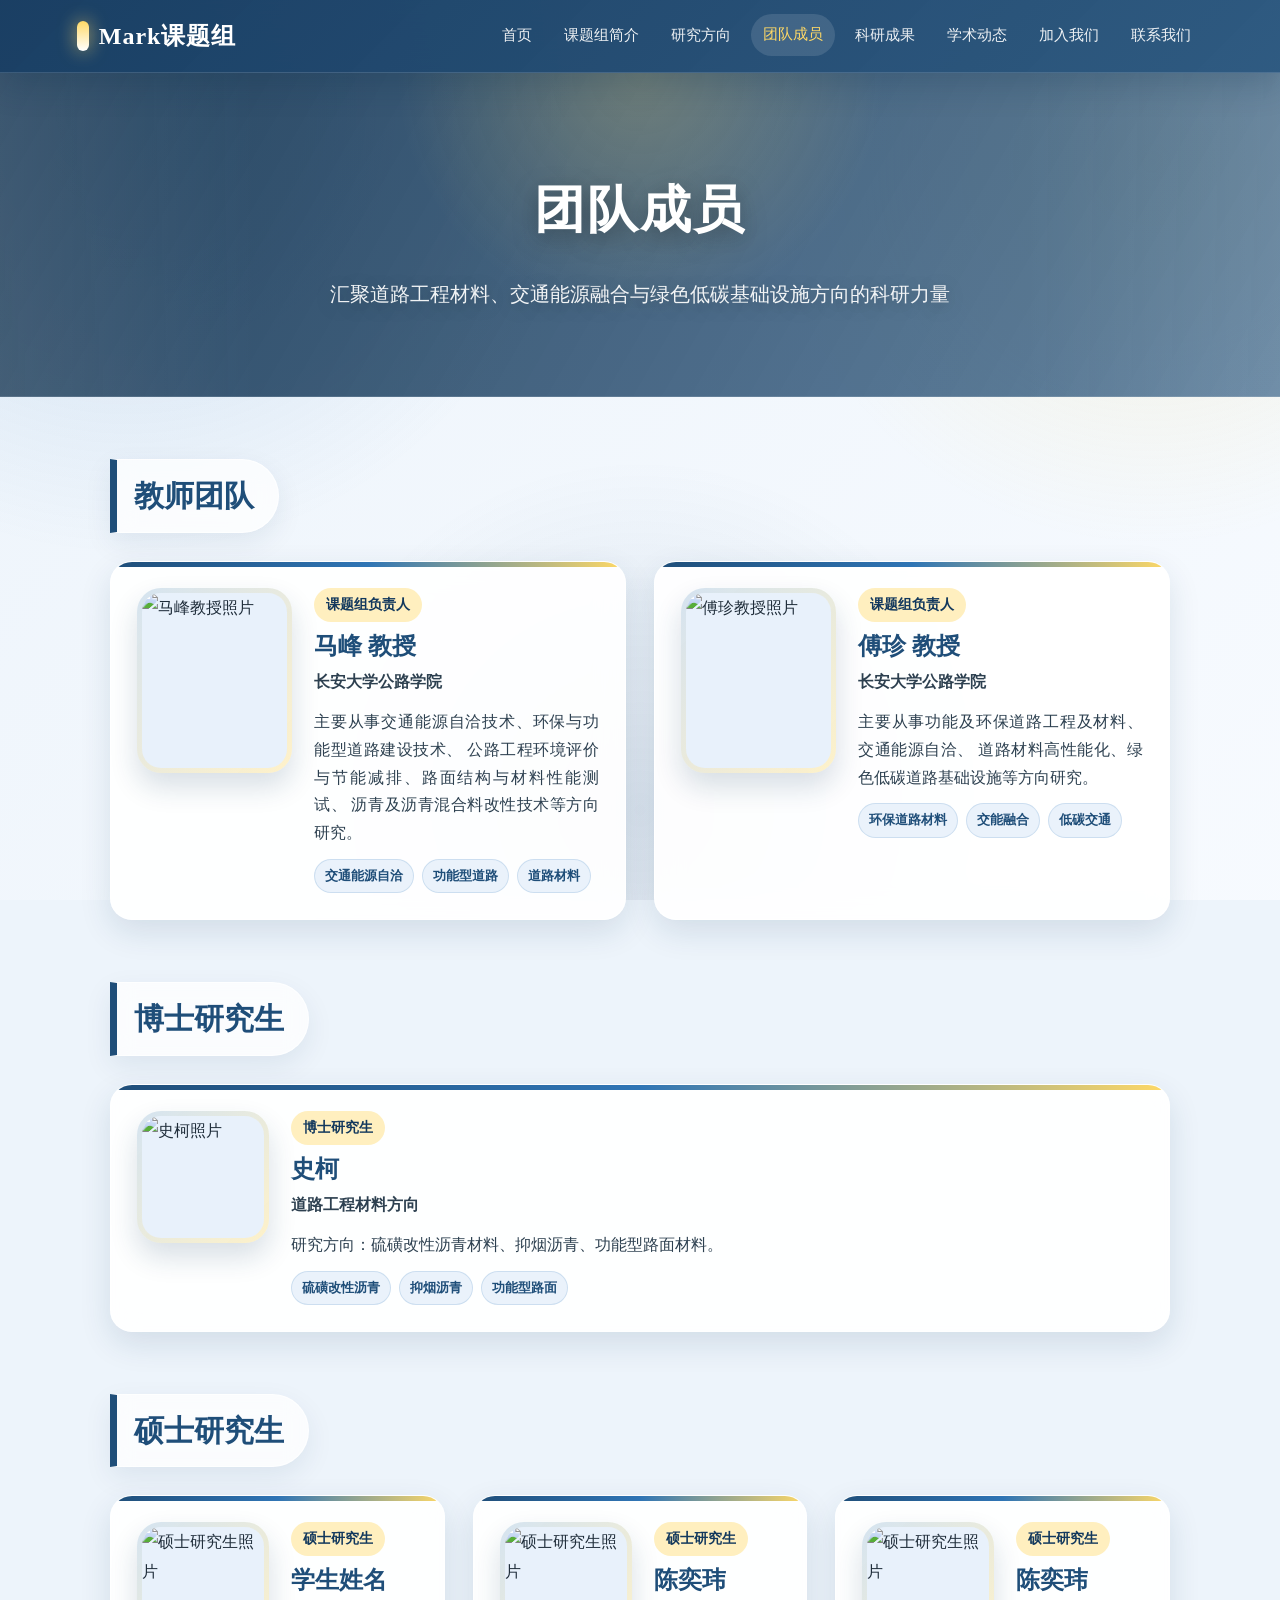
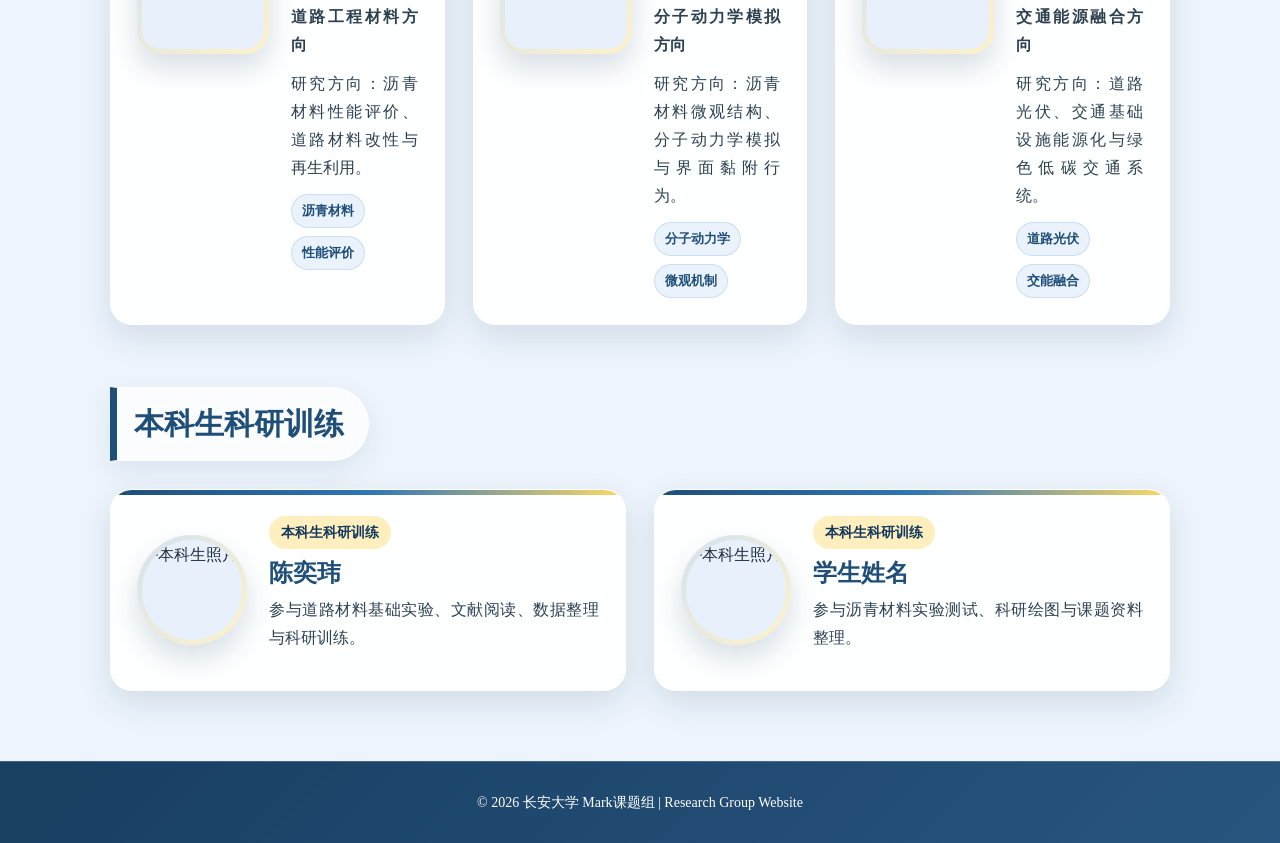
==== commit 5ffae454: "Update members.html" ====
--- a/members.html
+++ b/members.html
@@ -141,12 +141,12 @@
 
         <article class="member-card">
             <div class="member-photo-wrap">
-                <img src="images/members/student-02.jpg" alt="硕士研究生照片" class="member-photo">
+                <img src="images/members/chenyiwei.jpg" alt="硕士研究生照片" class="member-photo">
             </div>
 
             <div class="member-info">
                 <span class="member-role">硕士研究生</span>
-                <h3>学生姓名</h3>
+                <h3>陈奕玮</h3>
                 <p class="member-title">分子动力学模拟方向</p>
 
                 <p>
@@ -191,12 +191,12 @@
 
         <article class="member-card small-member-card">
             <div class="member-photo-wrap">
-                <img src="images/members/undergraduate-01.jpg" alt="本科生照片" class="member-photo">
+                <img src="images/members/chenyiwei.jpg" alt="本科生照片" class="member-photo">
             </div>
 
             <div class="member-info">
                 <span class="member-role">本科生科研训练</span>
-                <h3>学生姓名</h3>
+                <h3>陈奕玮</h3>
                 <p>
                     参与道路材料基础实验、文献阅读、数据整理与科研训练。
                 </p>
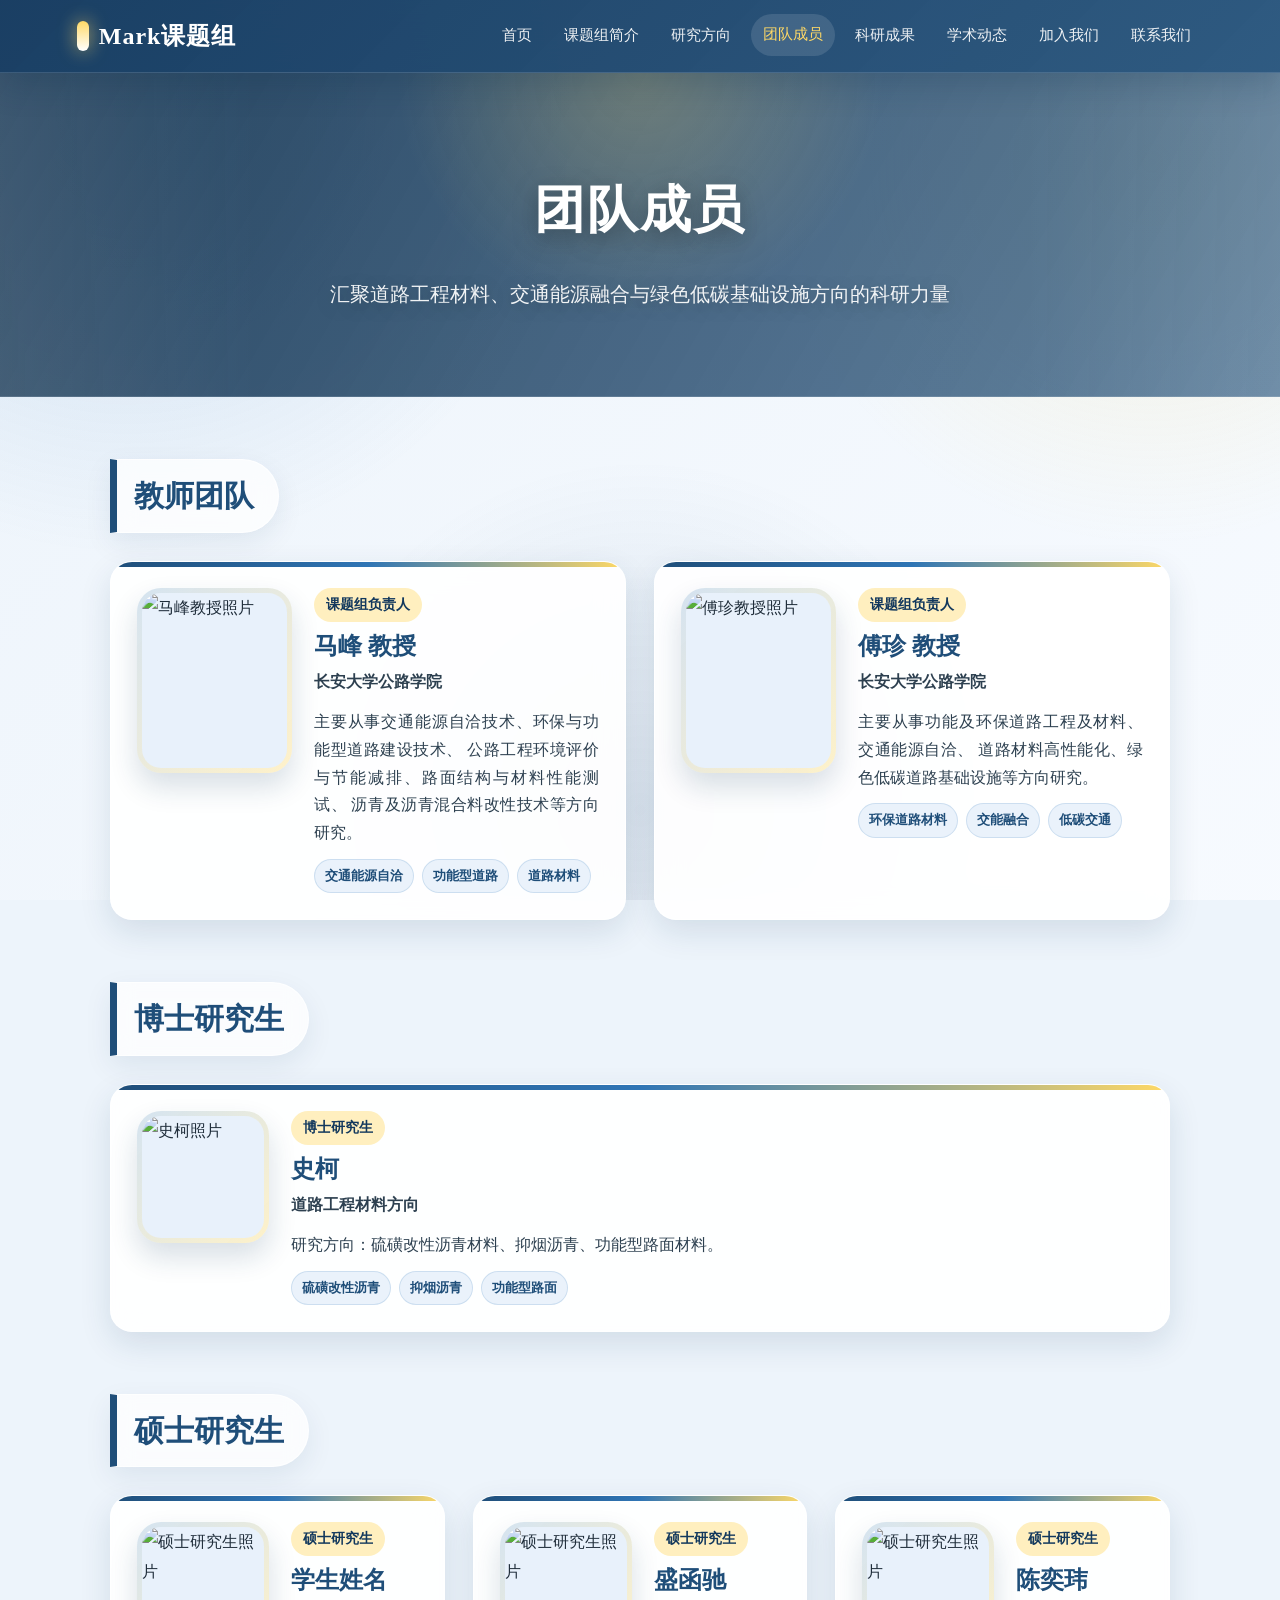
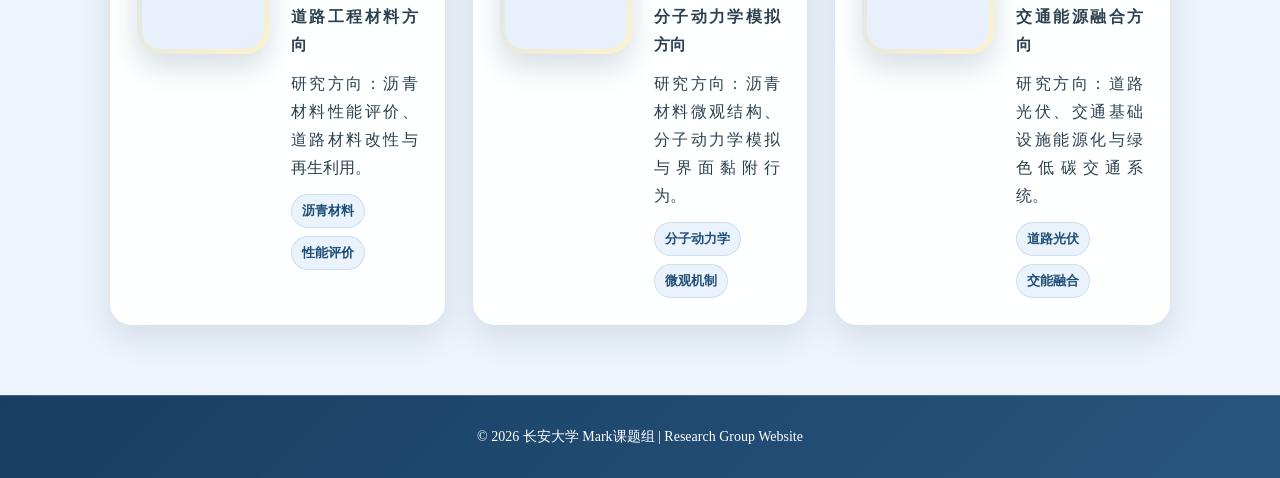
==== commit d6e97db7: "Update members.html" ====
--- a/members.html
+++ b/members.html
@@ -141,12 +141,12 @@
 
         <article class="member-card">
             <div class="member-photo-wrap">
-                <img src="images/members/chenyiwei.jpg" alt="硕士研究生照片" class="member-photo">
+                <img src="images/members/shenghanchi.jpg" alt="硕士研究生照片" class="member-photo">
             </div>
 
             <div class="member-info">
                 <span class="member-role">硕士研究生</span>
-                <h3>陈奕玮</h3>
+                <h3>盛函驰</h3>
                 <p class="member-title">分子动力学模拟方向</p>
 
                 <p>
@@ -184,41 +184,6 @@
     </div>
 </section>
 
-<section class="section">
-    <h2>本科生科研训练</h2>
-
-    <div class="member-grid">
-
-        <article class="member-card small-member-card">
-            <div class="member-photo-wrap">
-                <img src="images/members/chenyiwei.jpg" alt="本科生照片" class="member-photo">
-            </div>
-
-            <div class="member-info">
-                <span class="member-role">本科生科研训练</span>
-                <h3>陈奕玮</h3>
-                <p>
-                    参与道路材料基础实验、文献阅读、数据整理与科研训练。
-                </p>
-            </div>
-        </article>
-
-        <article class="member-card small-member-card">
-            <div class="member-photo-wrap">
-                <img src="images/members/undergraduate-02.jpg" alt="本科生照片" class="member-photo">
-            </div>
-
-            <div class="member-info">
-                <span class="member-role">本科生科研训练</span>
-                <h3>学生姓名</h3>
-                <p>
-                    参与沥青材料实验测试、科研绘图与课题资料整理。
-                </p>
-            </div>
-        </article>
-
-    </div>
-</section>
 
 <div class="footer">
     © 2026 长安大学 Mark课题组 | Research Group Website
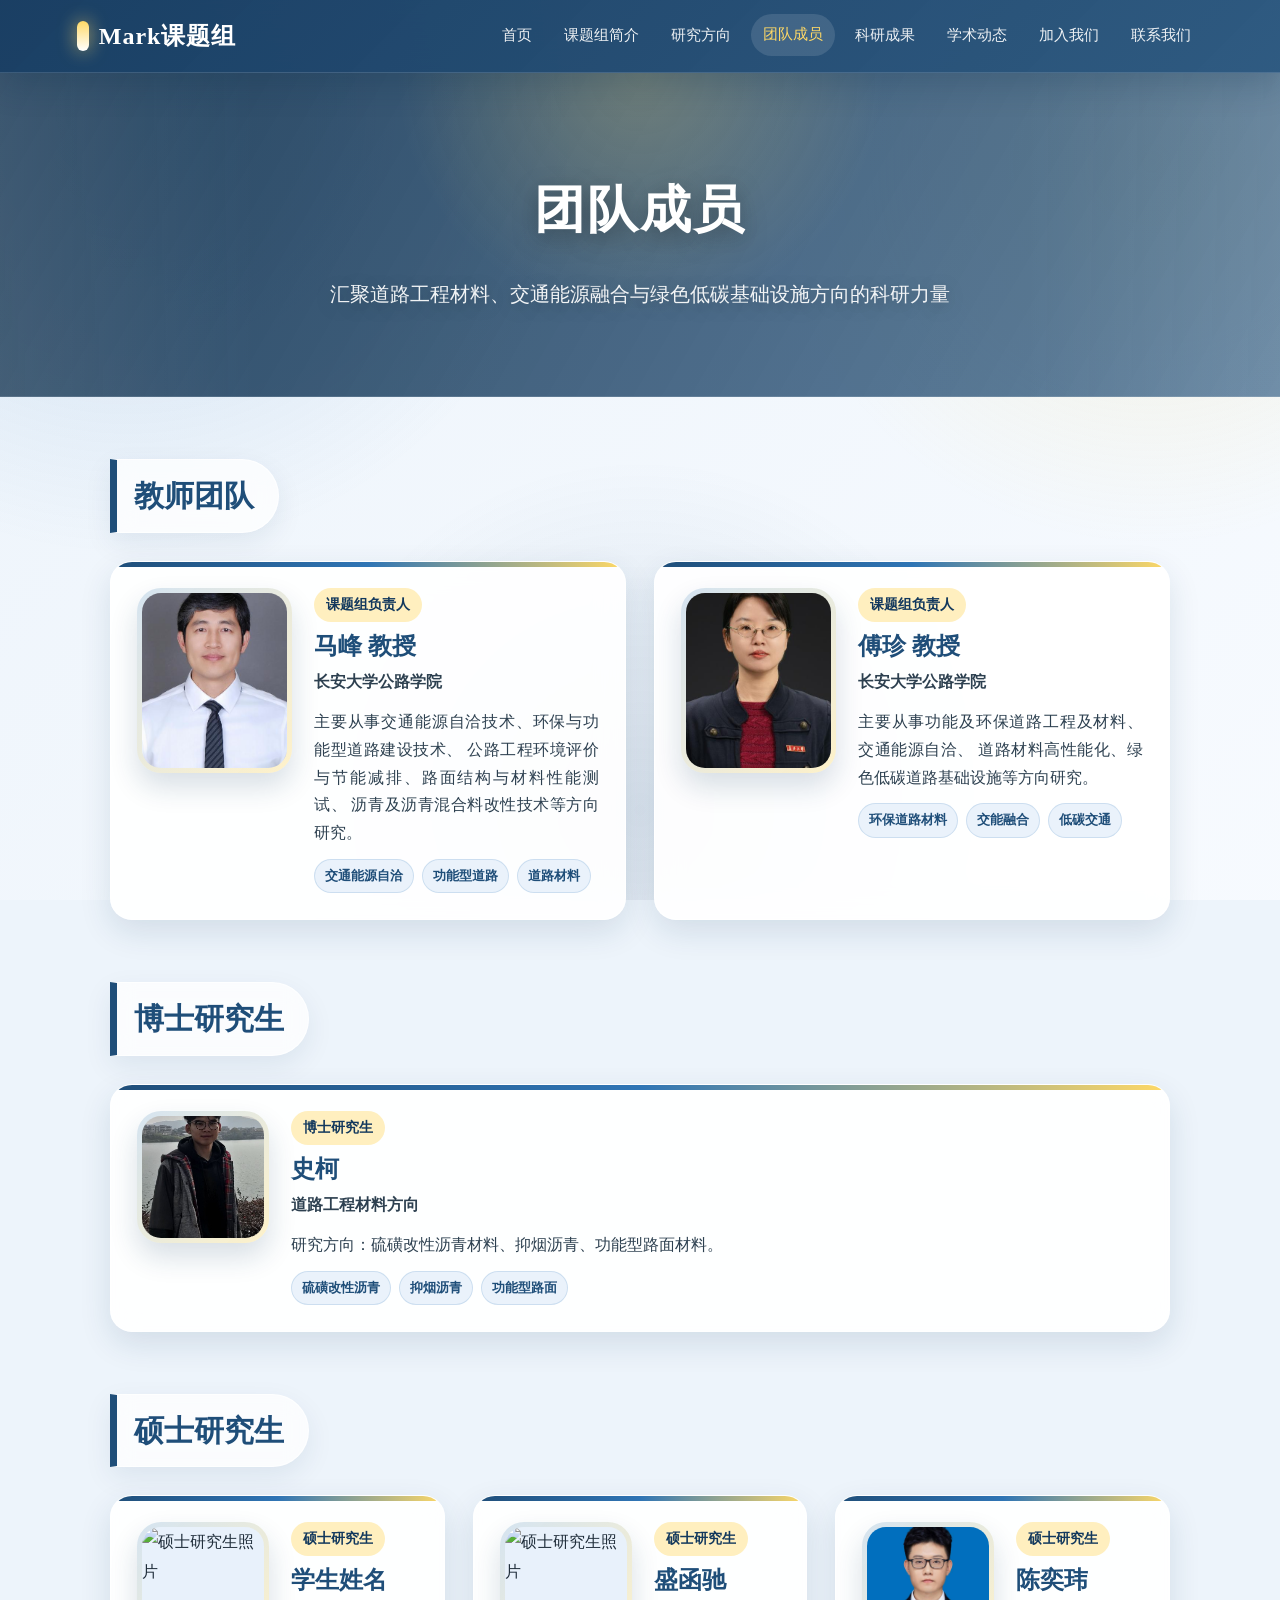
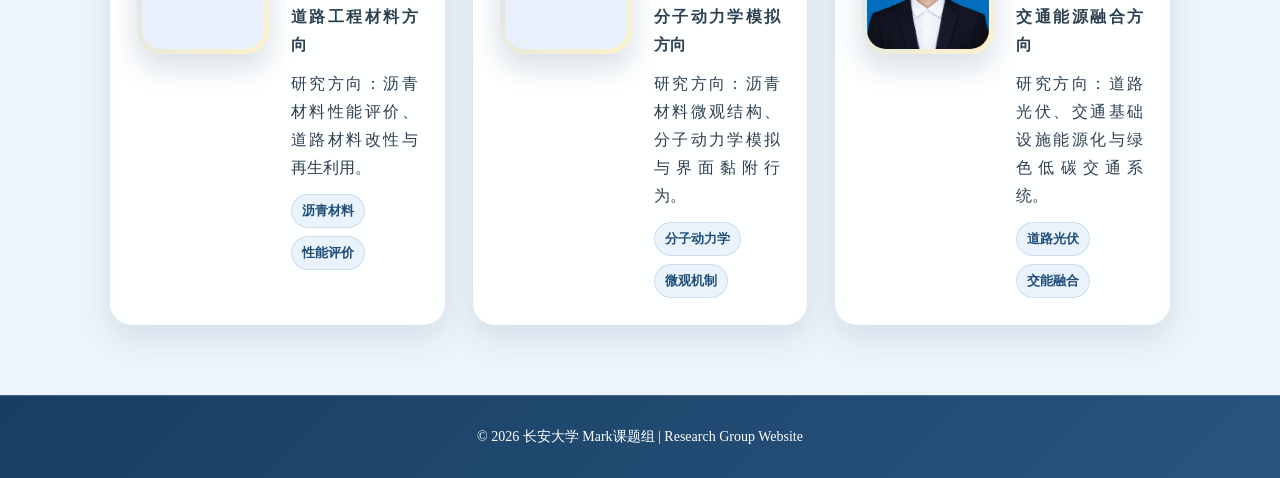
==== commit 8d8313a4: "Update members.html" ====
--- a/members.html
+++ b/members.html
@@ -35,7 +35,7 @@
 
         <article class="member-card teacher-card">
             <div class="member-photo-wrap">
-                <img src="images/members/mafeng.jpg" alt="马峰教授照片" class="member-photo">
+                <img src="images/mafeng.jpg" alt="马峰教授照片" class="member-photo">
             </div>
 
             <div class="member-info">
@@ -59,7 +59,7 @@
 
         <article class="member-card teacher-card">
             <div class="member-photo-wrap">
-                <img src="images/members/fuzheng.jpg" alt="傅珍教授照片" class="member-photo">
+                <img src="images/fuzheng.jpg" alt="傅珍教授照片" class="member-photo">
             </div>
 
             <div class="member-info">
@@ -90,7 +90,7 @@
 
         <article class="member-card">
             <div class="member-photo-wrap">
-                <img src="images/members/shike.jpeg" alt="史柯照片" class="member-photo">
+                <img src="images/shike.jpeg" alt="史柯照片" class="member-photo">
             </div>
 
             <div class="member-info">
@@ -162,7 +162,7 @@
 
         <article class="member-card">
             <div class="member-photo-wrap">
-                <img src="images/members/chenyiwei.jpg" alt="硕士研究生照片" class="member-photo">
+                <img src="images/chenyiwei.jpg" alt="硕士研究生照片" class="member-photo">
             </div>
 
             <div class="member-info">
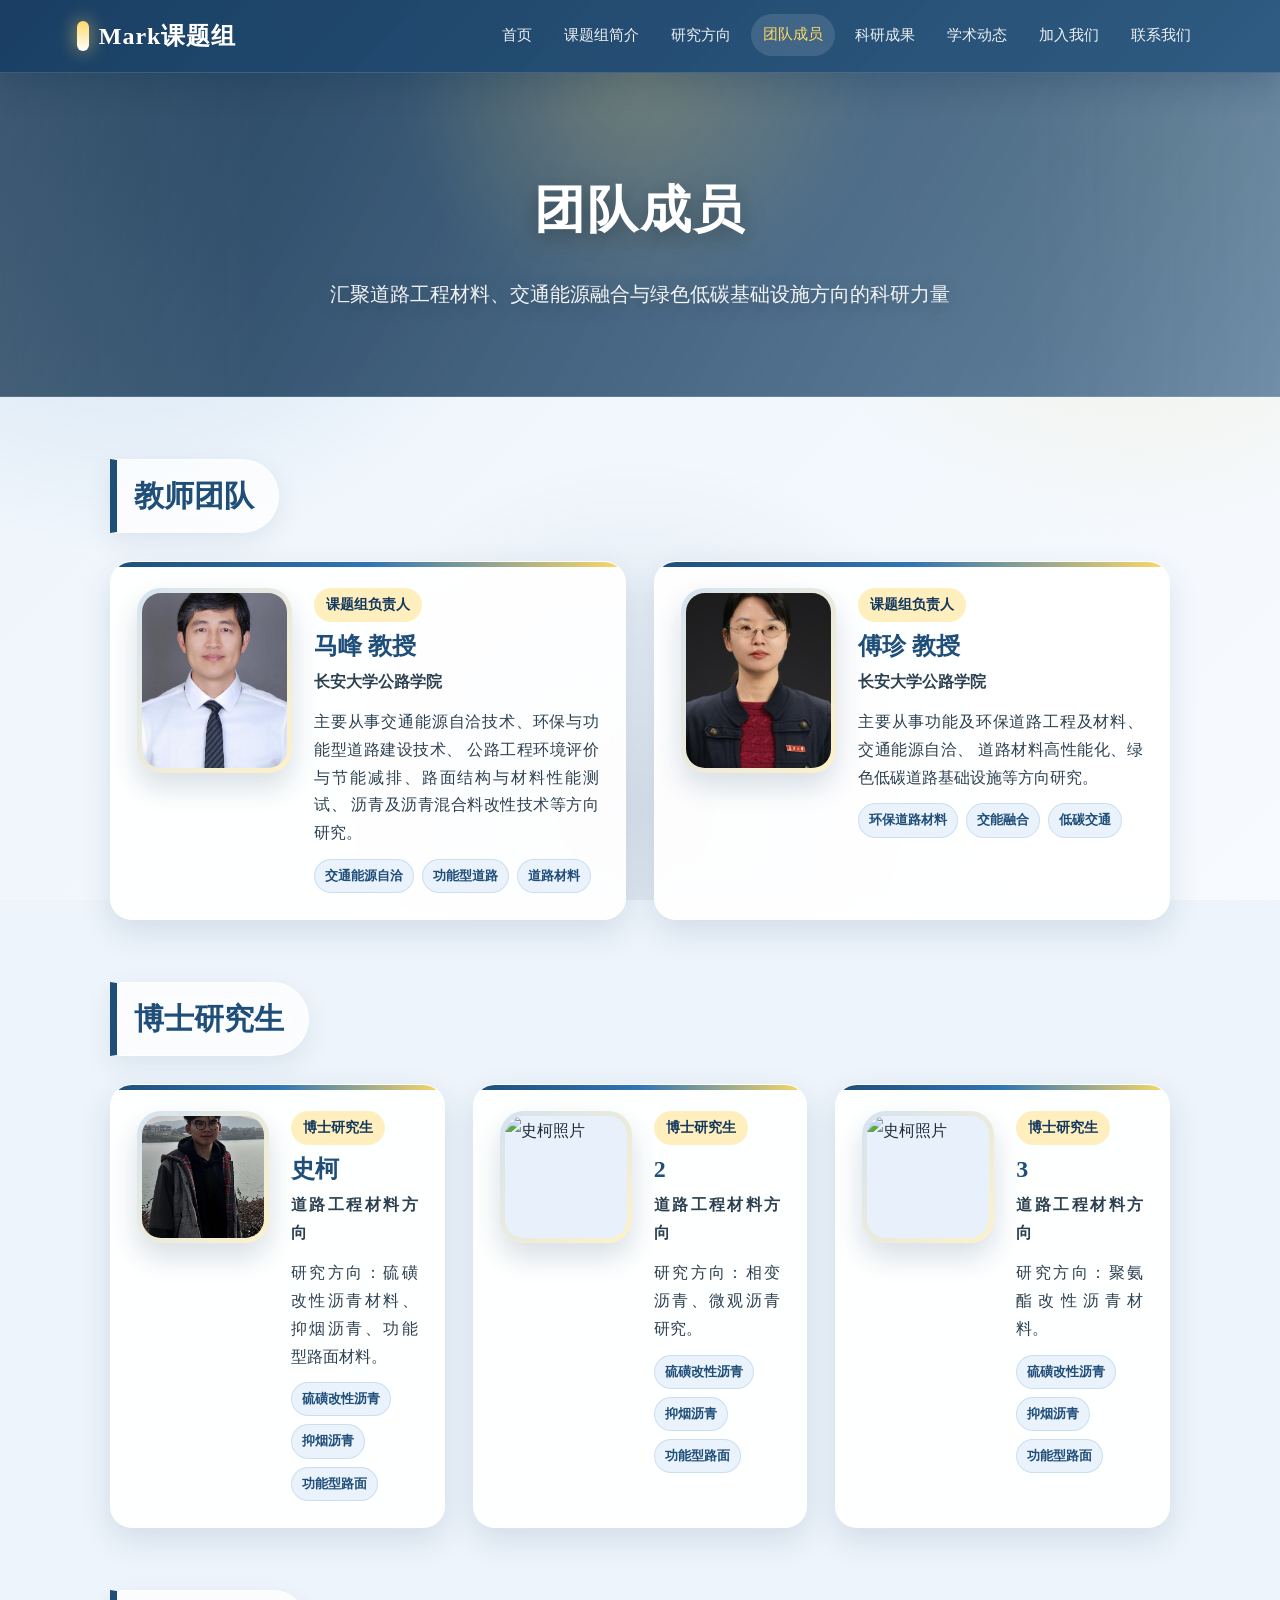
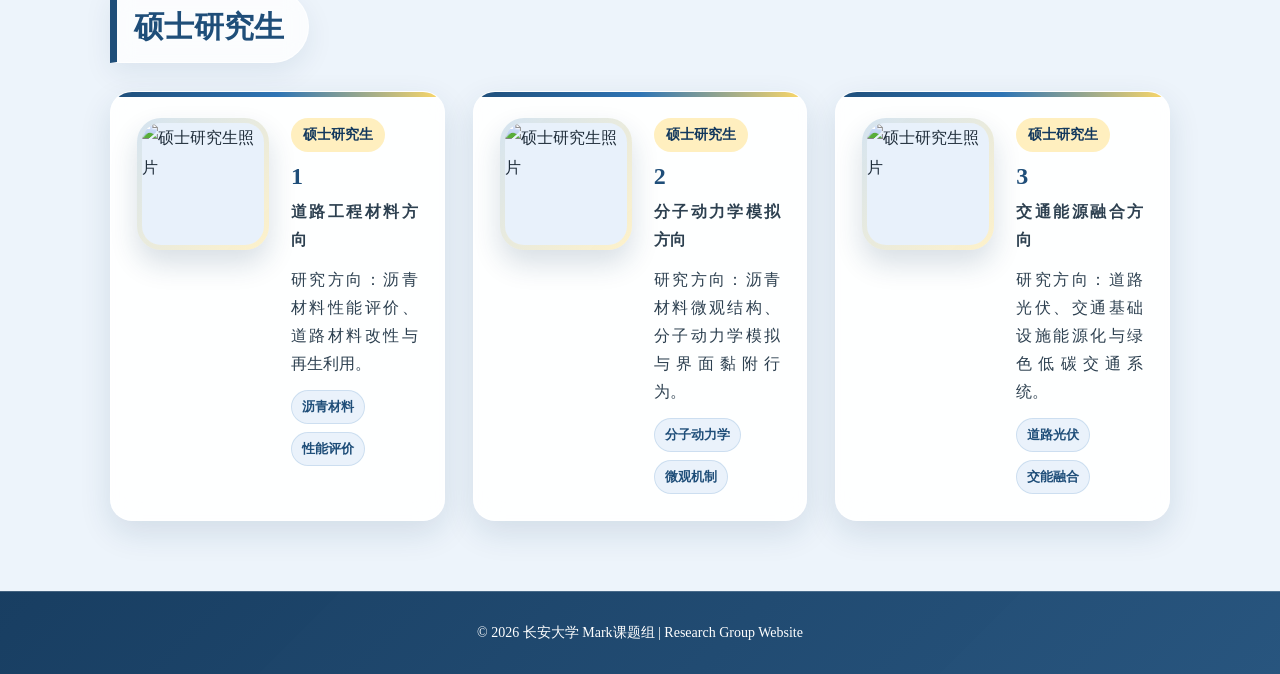
==== commit 9ac31384: "Update members.html" ====
--- a/members.html
+++ b/members.html
@@ -110,6 +110,50 @@
             </div>
         </article>
 
+         <article class="member-card">
+            <div class="member-photo-wrap">
+                <img src="images/2.jpeg" alt="史柯照片" class="member-photo">
+            </div>
+
+            <div class="member-info">
+                <span class="member-role">博士研究生</span>
+                <h3>2</h3>
+                <p class="member-title">道路工程材料方向</p>
+
+                <p>
+                    研究方向：相变沥青、微观沥青研究。
+                </p>
+
+                <div class="member-tags">
+                    <span>硫磺改性沥青</span>
+                    <span>抑烟沥青</span>
+                    <span>功能型路面</span>
+                </div>
+            </div>
+        </article>
+
+         <article class="member-card">
+            <div class="member-photo-wrap">
+                <img src="images/3.jpeg" alt="史柯照片" class="member-photo">
+            </div>
+
+            <div class="member-info">
+                <span class="member-role">博士研究生</span>
+                <h3>3</h3>
+                <p class="member-title">道路工程材料方向</p>
+
+                <p>
+                    研究方向：聚氨酯改性沥青材料。
+                </p>
+
+                <div class="member-tags">
+                    <span>硫磺改性沥青</span>
+                    <span>抑烟沥青</span>
+                    <span>功能型路面</span>
+                </div>
+            </div>
+        </article>
+
     </div>
 </section>
 
@@ -120,12 +164,12 @@
 
         <article class="member-card">
             <div class="member-photo-wrap">
-                <img src="images/members/student-01.jpg" alt="硕士研究生照片" class="member-photo">
+                <img src="images/members/1.jpg" alt="硕士研究生照片" class="member-photo">
             </div>
 
             <div class="member-info">
                 <span class="member-role">硕士研究生</span>
-                <h3>学生姓名</h3>
+                <h3>1</h3>
                 <p class="member-title">道路工程材料方向</p>
 
                 <p>
@@ -141,12 +185,12 @@
 
         <article class="member-card">
             <div class="member-photo-wrap">
-                <img src="images/members/shenghanchi.jpg" alt="硕士研究生照片" class="member-photo">
+                <img src="images/members/2.jpg" alt="硕士研究生照片" class="member-photo">
             </div>
 
             <div class="member-info">
                 <span class="member-role">硕士研究生</span>
-                <h3>盛函驰</h3>
+                <h3>2</h3>
                 <p class="member-title">分子动力学模拟方向</p>
 
                 <p>
@@ -162,12 +206,12 @@
 
         <article class="member-card">
             <div class="member-photo-wrap">
-                <img src="images/chenyiwei.jpg" alt="硕士研究生照片" class="member-photo">
+                <img src="images/3.jpg" alt="硕士研究生照片" class="member-photo">
             </div>
 
             <div class="member-info">
                 <span class="member-role">硕士研究生</span>
-                <h3>陈奕玮</h3>
+                <h3>3</h3>
                 <p class="member-title">交通能源融合方向</p>
 
                 <p>
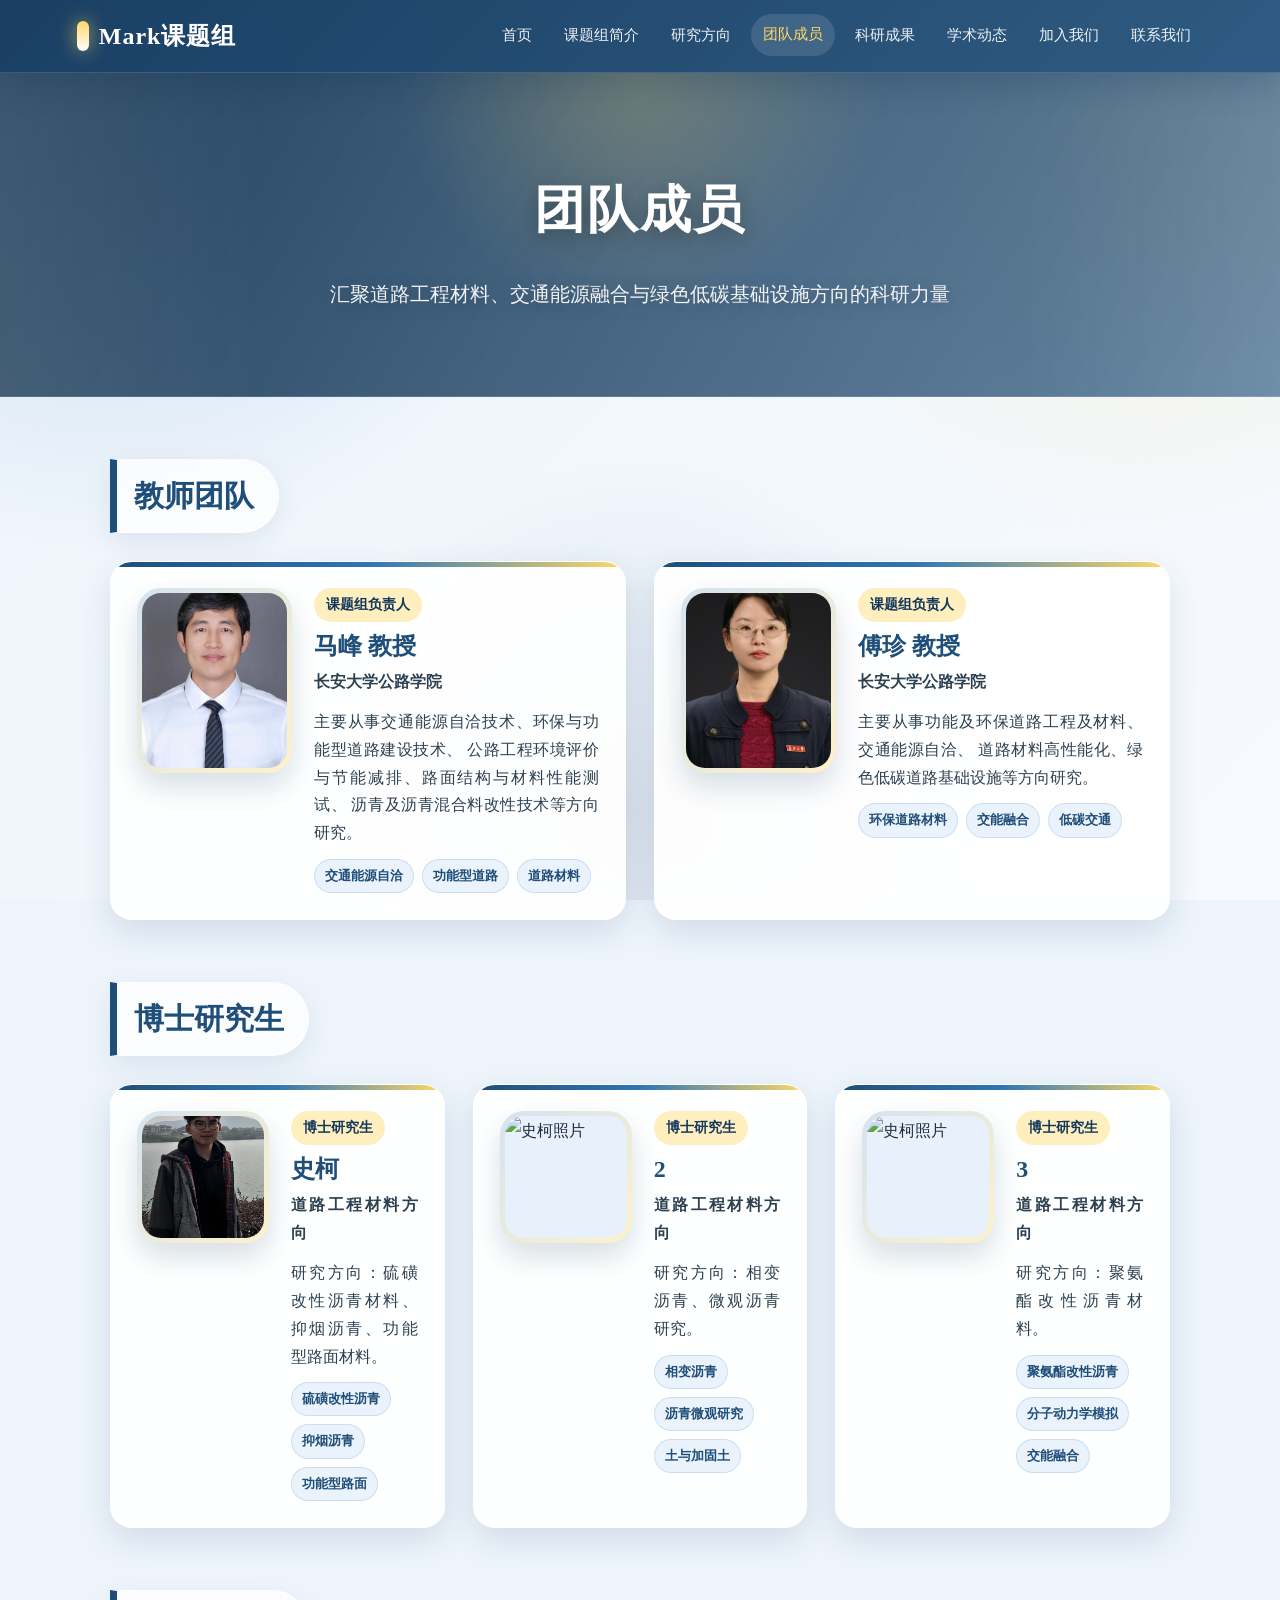
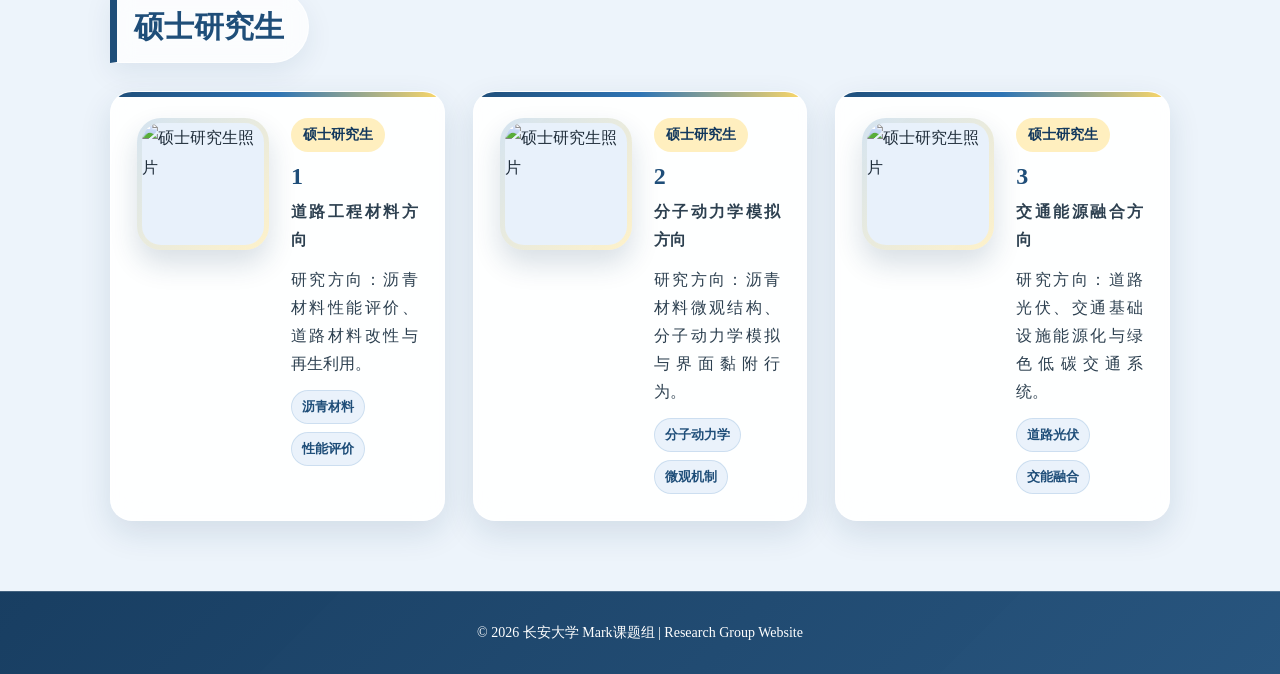
==== commit 085356b4: "Update members.html" ====
--- a/members.html
+++ b/members.html
@@ -125,9 +125,9 @@
                 </p>
 
                 <div class="member-tags">
-                    <span>硫磺改性沥青</span>
-                    <span>抑烟沥青</span>
-                    <span>功能型路面</span>
+                    <span>相变沥青</span>
+                    <span>沥青微观研究</span>
+                    <span>土与加固土</span>
                 </div>
             </div>
         </article>
@@ -147,9 +147,9 @@
                 </p>
 
                 <div class="member-tags">
-                    <span>硫磺改性沥青</span>
-                    <span>抑烟沥青</span>
-                    <span>功能型路面</span>
+                    <span>聚氨酯改性沥青</span>
+                    <span>分子动力学模拟</span>
+                    <span>交能融合</span>
                 </div>
             </div>
         </article>
